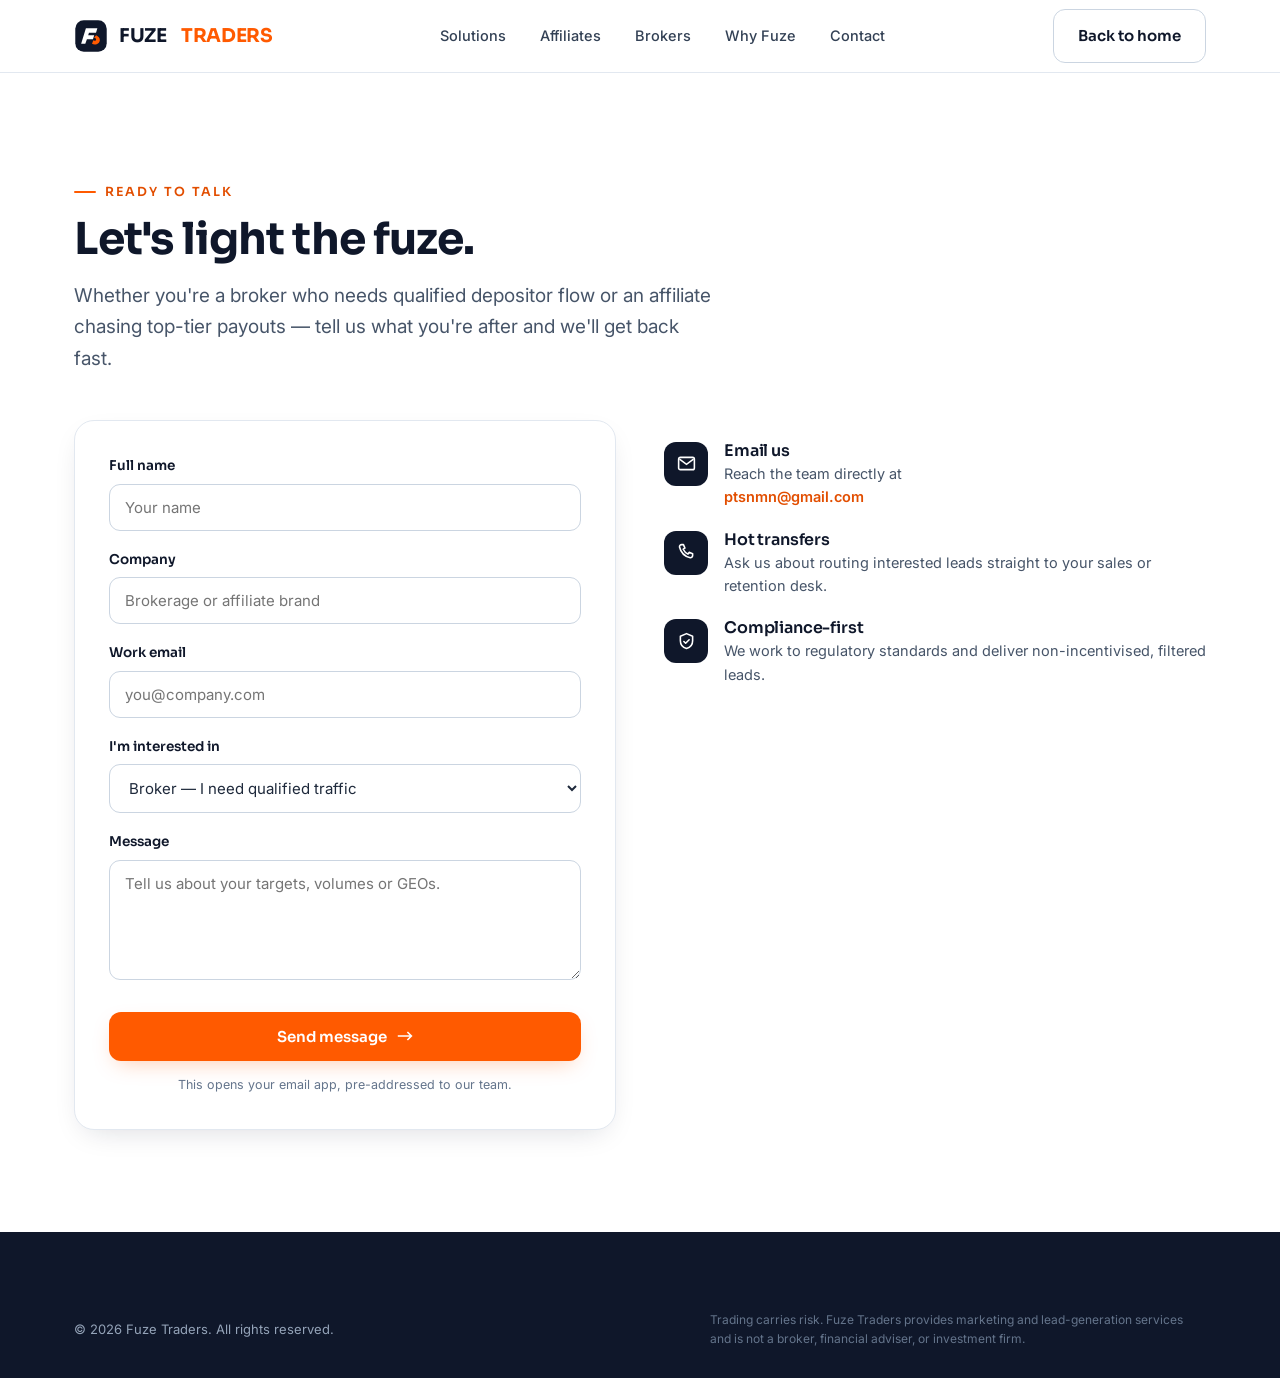
==== contact.html @ 3e5e4494 "Fuze Traders marketing site Static landing page + contact page for Fuze Traders (broker lead-gen / a" ====
<!doctype html>
<html lang="en">
<head>
<meta charset="utf-8">
<meta name="viewport" content="width=device-width, initial-scale=1">
<title>Contact — Fuze Traders</title>
<meta name="description" content="Talk to Fuze Traders about qualified broker lead traffic, hot transfers and affiliate partnerships.">
<link rel="preconnect" href="https://fonts.googleapis.com">
<link rel="preconnect" href="https://fonts.gstatic.com" crossorigin>
<link href="https://fonts.googleapis.com/css2?family=Sora:wght@500;600;700&family=Inter:wght@400;500;600&display=swap" rel="stylesheet">
<link rel="stylesheet" href="css/style.css?v=1">
</head>
<body>

<header class="nav" id="nav">
  <div class="wrap nav-in">
    <a class="brand" href="index.html" aria-label="Fuze Traders home">
      <span class="logo" aria-hidden="true">
        <svg viewBox="0 0 40 40" fill="none">
          <rect x="1.5" y="1.5" width="37" height="37" rx="10" fill="#0F172A"/>
          <path d="M14 11h13.5l-1.6 5.1H17.6l-.9 3h7.1l-1.5 4.8h-7.1L13.3 29H8.4L14 11z" fill="#fff"/>
          <path d="M26 19c2.8 1.3 4.4 3.2 4.4 5.6 0 3.2-2.7 5.4-6 5.4-1.2 0-2.3-.3-3.2-.8l1.5-4.1c.5.3 1 .5 1.6.5 1 0 1.7-.6 1.7-1.5 0-.8-.6-1.3-1.8-1.9-.2-.1-.4-.2-.6-.3L26 19z" fill="#FF5A00"/>
        </svg>
      </span>
      <b>FUZE</b><span>&nbsp;TRADERS</span>
    </a>
    <nav class="nav-links" id="navlinks">
      <a href="index.html#solutions">Solutions</a>
      <a href="index.html#affiliates">Affiliates</a>
      <a href="index.html#brokers">Brokers</a>
      <a href="index.html#why">Why Fuze</a>
      <a href="contact.html">Contact</a>
    </nav>
    <div class="nav-cta">
      <a href="index.html" class="btn btn-ghost">Back to home</a>
      <button class="burger" id="burger" aria-label="Menu"><span></span><span></span><span></span></button>
    </div>
  </div>
</header>

<section class="sec">
  <div class="wrap">
    <div class="sec-head reveal" style="margin-bottom:46px">
      <span class="eyebrow">Ready to talk</span>
      <h2>Let's light the fuze.</h2>
      <p class="lead">Whether you're a broker who needs qualified depositor flow or an affiliate chasing top-tier payouts — tell us what you're after and we'll get back fast.</p>
    </div>

    <div class="contact-grid">
      <form class="form reveal" id="contactForm">
        <div class="field">
          <label for="name">Full name</label>
          <input id="name" name="name" type="text" placeholder="Your name" required>
        </div>
        <div class="field">
          <label for="company">Company</label>
          <input id="company" name="company" type="text" placeholder="Brokerage or affiliate brand">
        </div>
        <div class="field">
          <label for="email">Work email</label>
          <input id="email" name="email" type="email" placeholder="you@company.com" required>
        </div>
        <div class="field">
          <label for="type">I'm interested in</label>
          <select id="type" name="type">
            <option>Broker — I need qualified traffic</option>
            <option>Affiliate — I want to join the network</option>
            <option>Direct calls &amp; hot transfers</option>
            <option>Something else</option>
          </select>
        </div>
        <div class="field">
          <label for="msg">Message</label>
          <textarea id="msg" name="msg" placeholder="Tell us about your targets, volumes or GEOs."></textarea>
        </div>
        <button type="submit" class="btn btn-primary">Send message
          <svg width="16" height="12" viewBox="0 0 20 12" fill="none" stroke="currentColor" stroke-width="2"><path d="M1 6h17M13 1l5 5-5 5"/></svg>
        </button>
        <p class="form-note" id="formNote">This opens your email app, pre-addressed to our team.</p>
      </form>

      <div class="contact-side reveal">
        <div class="ci">
          <span class="ic"><svg viewBox="0 0 24 24" fill="none" stroke="currentColor" stroke-width="1.8"><rect x="3" y="5" width="18" height="14" rx="2"/><path d="M4 7l8 6 8-6"/></svg></span>
          <div><h3>Email us</h3><p>Reach the team directly at<br><a href="mailto:ptsnmn@gmail.com">ptsnmn@gmail.com</a></p></div>
        </div>
        <div class="ci">
          <span class="ic"><svg viewBox="0 0 24 24" fill="none" stroke="currentColor" stroke-width="1.8" stroke-linecap="round" stroke-linejoin="round"><path d="M6.5 3h2l1.7 4-2 1.3a12 12 0 005.5 5.5l1.3-2 4 1.7v2a2.5 2.5 0 01-2.7 2.5A16.5 16.5 0 014 5.7 2.5 2.5 0 016.5 3z"/></svg></span>
          <div><h3>Hot transfers</h3><p>Ask us about routing interested leads straight to your sales or retention desk.</p></div>
        </div>
        <div class="ci">
          <span class="ic"><svg viewBox="0 0 24 24" fill="none" stroke="currentColor" stroke-width="1.8" stroke-linecap="round" stroke-linejoin="round"><path d="M12 3l7 3v5c0 4.5-3 7.8-7 9-4-1.2-7-4.5-7-9V6z"/><path d="M9 12l2 2 4-4"/></svg></span>
          <div><h3>Compliance-first</h3><p>We work to regulatory standards and deliver non-incentivised, filtered leads.</p></div>
        </div>
      </div>
    </div>
  </div>
</section>

<footer class="ft">
  <div class="wrap">
    <div class="ft-bot" style="border-top:0">
      <span>© <span id="yr"></span> Fuze Traders. All rights reserved.</span>
      <span class="risk">Trading carries risk. Fuze Traders provides marketing and lead-generation services and is not a broker, financial adviser, or investment firm.</span>
    </div>
  </div>
</footer>

<script src="js/main.js?v=1"></script>
</body>
</html>
---- css/style.css ----
/* ======================================================================
   FUZE TRADERS — Modern Corporate Ignition
   Palette: white / off-white surface / trust navy / ignition orange / charcoal
   ====================================================================== */
:root{
  --white:#FFFFFF;
  --surface:#F8FAFC;
  --surface2:#F1F5F9;
  --navy:#0F172A;      /* deepest, authoritative */
  --blue:#1E3A8A;      /* brand blue */
  --blue-2:#2B4FB8;
  --orange:#FF5A00;    /* ignition / CTA */
  --orange-d:#E24E00;
  --orange-wash:#FFF1EA;
  --ink:#1E293B;       /* body text */
  --muted:#64748B;
  --line:#E2E8F0;
  --line-2:#CBD5E1;
  --ring:rgba(255,90,0,.35);
  --maxw:1180px;
  --disp:'Sora',system-ui,sans-serif;
  --body:'Inter',system-ui,sans-serif;
  --shadow-sm:0 1px 2px rgba(15,23,42,.06),0 1px 3px rgba(15,23,42,.08);
  --shadow:0 10px 30px -12px rgba(15,23,42,.18);
  --shadow-lg:0 30px 60px -24px rgba(15,23,42,.28);
}
*{box-sizing:border-box}
html{scroll-behavior:smooth}
body{
  margin:0;background:var(--white);color:var(--ink);
  font-family:var(--body);font-size:16px;line-height:1.6;-webkit-font-smoothing:antialiased;
  overflow-x:hidden;
}
a{color:inherit;text-decoration:none}
img{max-width:100%}
.wrap{max-width:var(--maxw);margin:0 auto;padding:0 24px}
section{position:relative}

/* ---------- type ---------- */
h1,h2,h3{font-family:var(--disp);color:var(--navy);letter-spacing:-.02em;line-height:1.08;margin:0}
h1{font-weight:700;font-size:clamp(36px,6vw,66px)}
h2{font-weight:700;font-size:clamp(28px,4vw,44px)}
h3{font-weight:600;font-size:19px;letter-spacing:-.01em}
p{margin:0}
.eyebrow{display:inline-flex;align-items:center;gap:9px;font-family:var(--disp);font-weight:600;
  font-size:12.5px;letter-spacing:.16em;text-transform:uppercase;color:var(--orange-d)}
.eyebrow::before{content:"";width:22px;height:2px;background:var(--orange);border-radius:2px}
.lead{font-size:clamp(16px,1.6vw,19px);color:#475569;line-height:1.65}
.accent{color:var(--orange)}
.navytxt{color:var(--navy)}

/* ---------- buttons ---------- */
.btn{display:inline-flex;align-items:center;gap:10px;font-family:var(--disp);font-weight:600;font-size:15px;
  padding:14px 24px;border-radius:12px;border:1px solid transparent;cursor:pointer;transition:.18s ease;white-space:nowrap}
.btn svg{transition:transform .18s ease}
.btn:hover svg{transform:translateX(3px)}
.btn-primary{background:var(--orange);color:#fff;box-shadow:0 8px 22px -8px var(--ring)}
.btn-primary:hover{background:var(--orange-d);transform:translateY(-2px);box-shadow:0 14px 30px -10px var(--ring)}
.btn-dark{background:var(--navy);color:#fff}
.btn-dark:hover{background:#1b2742;transform:translateY(-2px)}
.btn-ghost{background:transparent;color:var(--navy);border-color:var(--line-2)}
.btn-ghost:hover{border-color:var(--navy);background:var(--surface)}

/* ---------- nav ---------- */
header.nav{position:sticky;top:0;z-index:50;background:rgba(255,255,255,.82);
  backdrop-filter:saturate(180%) blur(14px);border-bottom:1px solid var(--line);transition:box-shadow .2s}
header.nav.scrolled{box-shadow:var(--shadow-sm)}
.nav-in{display:flex;align-items:center;justify-content:space-between;height:72px}
.brand{display:flex;align-items:center;gap:11px;font-family:var(--disp);font-weight:700;color:var(--navy);
  font-size:19px;letter-spacing:-.02em}
.brand .logo{width:34px;height:34px;flex:0 0 auto}
.brand b{font-weight:700}.brand span{color:var(--orange)}
.nav-links{display:flex;align-items:center;gap:34px}
.nav-links a{font-size:14.5px;font-weight:500;color:#334155;transition:color .15s}
.nav-links a:hover{color:var(--orange-d)}
.nav-cta{display:flex;align-items:center;gap:14px}
.burger{display:none;background:none;border:0;cursor:pointer;padding:8px}
.burger span{display:block;width:22px;height:2px;background:var(--navy);margin:4px 0;transition:.2s}

/* ---------- hero ---------- */
.hero{padding:clamp(56px,8vw,104px) 0 clamp(60px,8vw,96px);background:
  radial-gradient(60% 50% at 88% 0%,rgba(255,90,0,.08),transparent 60%),
  radial-gradient(50% 60% at 0% 20%,rgba(30,58,138,.07),transparent 60%),var(--white)}
.hero-grid{display:grid;grid-template-columns:1.05fr .95fr;gap:52px;align-items:center}
.hero h1{margin:20px 0 0}
.hero .lead{margin:22px 0 0;max-width:42ch}
.hero-cta{display:flex;gap:14px;flex-wrap:wrap;margin-top:34px}
.hero-trust{display:flex;gap:26px;flex-wrap:wrap;margin-top:34px;padding-top:26px;border-top:1px solid var(--line)}
.hero-trust .t{display:flex;flex-direction:column}
.hero-trust .n{font-family:var(--disp);font-weight:700;font-size:26px;color:var(--navy);letter-spacing:-.02em}
.hero-trust .l{font-size:13px;color:var(--muted)}
.hero-art{position:relative}
.hero-art svg{width:100%;height:auto;display:block;filter:drop-shadow(0 30px 50px rgba(15,23,42,.14))}

/* ---------- marquee / logos strip ---------- */
.strip{background:var(--navy);color:#cbd5e1;padding:18px 0}
.strip-in{display:flex;align-items:center;gap:14px;justify-content:center;flex-wrap:wrap;font-size:13.5px;letter-spacing:.02em}
.strip b{color:#fff;font-weight:600}
.strip .dot{width:5px;height:5px;border-radius:50%;background:var(--orange)}

/* ---------- section scaffolding ---------- */
.sec{padding:clamp(60px,8vw,104px) 0}
.sec.alt{background:var(--surface)}
.sec-head{max-width:640px}
.sec-head.center{margin:0 auto;text-align:center}
.sec-head h2{margin:14px 0 0}
.sec-head .lead{margin:16px 0 0}

/* ---------- solutions cards ---------- */
.cards{display:grid;grid-template-columns:repeat(3,1fr);gap:22px;margin-top:48px}
.card{background:var(--white);border:1px solid var(--line);border-radius:18px;padding:30px 28px;
  box-shadow:var(--shadow-sm);transition:.22s ease;position:relative;overflow:hidden}
.card::after{content:"";position:absolute;left:0;top:0;height:3px;width:0;background:var(--orange);transition:width .3s ease}
.card:hover{transform:translateY(-6px);box-shadow:var(--shadow);border-color:var(--line-2)}
.card:hover::after{width:100%}
.card .ic{width:52px;height:52px;border-radius:13px;display:grid;place-items:center;margin-bottom:20px;
  background:var(--orange-wash);color:var(--orange-d)}
.card .ic svg{width:26px;height:26px}
.card h3{margin-bottom:9px}
.card p{color:#475569;font-size:15px}

/* ---------- feature split (affiliate) ---------- */
.split{display:grid;grid-template-columns:1fr 1fr;gap:56px;align-items:center}
.feat-list{display:grid;gap:14px;margin-top:30px}
.feat{display:grid;grid-template-columns:auto 1fr;gap:16px;align-items:start;
  background:var(--white);border:1px solid var(--line);border-radius:14px;padding:18px 20px;box-shadow:var(--shadow-sm)}
.feat .fi{width:42px;height:42px;border-radius:11px;background:var(--navy);color:#fff;display:grid;place-items:center;flex:0 0 auto}
.feat .fi svg{width:21px;height:21px}
.feat h3{font-size:16.5px;margin-bottom:3px}
.feat p{font-size:14px;color:#64748b}
.panel{background:linear-gradient(160deg,#0F172A,#172447 60%,#1E3A8A);border-radius:22px;padding:40px;color:#e2e8f0;
  box-shadow:var(--shadow-lg);position:relative;overflow:hidden}
.panel::before{content:"";position:absolute;width:260px;height:260px;right:-70px;top:-70px;border-radius:50%;
  background:radial-gradient(circle,rgba(255,90,0,.35),transparent 70%)}
.panel h3{color:#fff;font-size:22px}
.panel .big{font-family:var(--disp);font-weight:700;font-size:54px;color:#fff;letter-spacing:-.03em;line-height:1;margin:6px 0}
.panel .big span{color:var(--orange)}
.panel ul{list-style:none;margin:22px 0 0;padding:0;display:grid;gap:12px;position:relative}
.panel li{display:flex;gap:11px;align-items:flex-start;font-size:14.5px;color:#cbd5e1}
.panel li svg{flex:0 0 auto;width:20px;height:20px;color:var(--orange);margin-top:1px}

/* ---------- broker band ---------- */
.band{background:var(--navy);color:#fff;border-radius:24px;padding:clamp(34px,5vw,56px);position:relative;overflow:hidden}
.band::before{content:"";position:absolute;inset:0;background:
  radial-gradient(40% 80% at 100% 0%,rgba(255,90,0,.25),transparent 60%),
  radial-gradient(40% 80% at 0% 100%,rgba(43,79,184,.4),transparent 60%);pointer-events:none}
.band-in{position:relative;display:grid;grid-template-columns:1.2fr .8fr;gap:40px;align-items:center}
.band h2{color:#fff}
.band p{color:#cbd5e1;margin-top:14px;max-width:46ch}
.band .band-cta{display:flex;gap:14px;flex-wrap:wrap;margin-top:28px}
.bgrid{display:grid;grid-template-columns:1fr 1fr;gap:16px}
.bstat{background:rgba(255,255,255,.06);border:1px solid rgba(255,255,255,.12);border-radius:14px;padding:20px}
.bstat .n{font-family:var(--disp);font-weight:700;font-size:30px;color:#fff;letter-spacing:-.02em}
.bstat .l{font-size:13px;color:#94a3b8;margin-top:3px}

/* ---------- benefits grid ---------- */
.bens{display:grid;grid-template-columns:repeat(2,1fr);gap:20px;margin-top:46px}
.ben{display:grid;grid-template-columns:auto 1fr;gap:18px;padding:26px 28px;border:1px solid var(--line);
  border-radius:16px;background:var(--white);box-shadow:var(--shadow-sm);transition:.2s}
.ben:hover{border-color:var(--line-2);box-shadow:var(--shadow)}
.ben .bi{width:46px;height:46px;border-radius:12px;background:var(--orange-wash);color:var(--orange-d);display:grid;place-items:center;flex:0 0 auto}
.ben .bi svg{width:23px;height:23px}
.ben h3{margin-bottom:5px}
.ben p{font-size:14.5px;color:#64748b}

/* ---------- CTA footer ---------- */
.cta-final{text-align:center;padding:clamp(60px,8vw,96px) 0}
.cta-final h2{max-width:16ch;margin:14px auto 0}
.cta-final .lead{max-width:52ch;margin:18px auto 0}
.cta-final .row{display:flex;gap:14px;justify-content:center;flex-wrap:wrap;margin-top:32px}
.email-pill{display:inline-flex;align-items:center;gap:10px;background:var(--surface);border:1px solid var(--line);
  border-radius:999px;padding:10px 18px;font-weight:600;color:var(--navy);font-size:15px}
.email-pill svg{width:18px;height:18px;color:var(--orange-d)}

footer.ft{background:var(--navy);color:#94a3b8;padding:56px 0 30px}
.ft-grid{display:grid;grid-template-columns:1.4fr 1fr 1fr;gap:40px;padding-bottom:36px;border-bottom:1px solid rgba(255,255,255,.1)}
.ft .brand{color:#fff}
.ft p{font-size:14px;margin-top:14px;max-width:38ch;color:#94a3b8}
.ft h4{font-family:var(--disp);color:#fff;font-size:13px;letter-spacing:.08em;text-transform:uppercase;margin:0 0 14px}
.ft a{display:block;font-size:14px;color:#cbd5e1;margin:9px 0;transition:color .15s}
.ft a:hover{color:var(--orange)}
.ft-bot{display:flex;justify-content:space-between;align-items:center;flex-wrap:wrap;gap:12px;padding-top:22px;font-size:13px}
.ft-bot .risk{max-width:62ch;color:#64748b;font-size:12px;line-height:1.6}

/* ---------- contact page ---------- */
.contact-grid{display:grid;grid-template-columns:1fr 1fr;gap:48px;align-items:start}
.form{background:var(--white);border:1px solid var(--line);border-radius:20px;padding:34px;box-shadow:var(--shadow)}
.field{margin-bottom:18px}
.field label{display:block;font-size:13.5px;font-weight:600;color:var(--navy);margin-bottom:7px;font-family:var(--disp)}
.field input,.field select,.field textarea{width:100%;padding:13px 15px;border:1px solid var(--line-2);border-radius:11px;
  font-family:var(--body);font-size:15px;color:var(--ink);background:var(--white);transition:.15s}
.field input:focus,.field select:focus,.field textarea:focus{outline:none;border-color:var(--orange);box-shadow:0 0 0 3px var(--ring)}
.field textarea{resize:vertical;min-height:120px}
.form .btn{width:100%;justify-content:center;margin-top:6px}
.form-note{font-size:12.5px;color:var(--muted);margin-top:14px;text-align:center}
.contact-side .ci{display:flex;gap:16px;align-items:flex-start;margin-top:22px}
.contact-side .ci .ic{width:44px;height:44px;border-radius:12px;background:var(--navy);color:#fff;display:grid;place-items:center;flex:0 0 auto}
.contact-side .ci .ic svg{width:21px;height:21px}
.contact-side .ci h3{font-size:16px;margin-bottom:3px}
.contact-side .ci p{font-size:14.5px;color:#475569}
.contact-side .ci a{color:var(--orange-d);font-weight:600}

/* ---------- reveal ---------- */
.reveal{opacity:0;transform:translateY(22px);transition:opacity .6s ease,transform .6s ease}
.reveal.in{opacity:1;transform:none}
@media(prefers-reduced-motion:reduce){.reveal{opacity:1;transform:none;transition:none}}

/* ---------- responsive ---------- */
@media(max-width:900px){
  .hero-grid{grid-template-columns:1fr;gap:40px}
  .hero-art{order:-1;max-width:460px}
  .split,.band-in,.contact-grid{grid-template-columns:1fr;gap:34px}
  .cards{grid-template-columns:1fr 1fr}
  .ft-grid{grid-template-columns:1fr 1fr}
}
@media(max-width:680px){
  .nav-links{display:none}
  .nav-links.open{display:flex;position:absolute;top:72px;left:0;right:0;flex-direction:column;gap:0;
    background:#fff;border-bottom:1px solid var(--line);padding:8px 24px 18px}
  .nav-links.open a{padding:12px 0;border-bottom:1px solid var(--line)}
  .burger{display:block}
  .cards,.bens,.bgrid,.ft-grid{grid-template-columns:1fr}
  .nav-cta .btn-ghost{display:none}
}
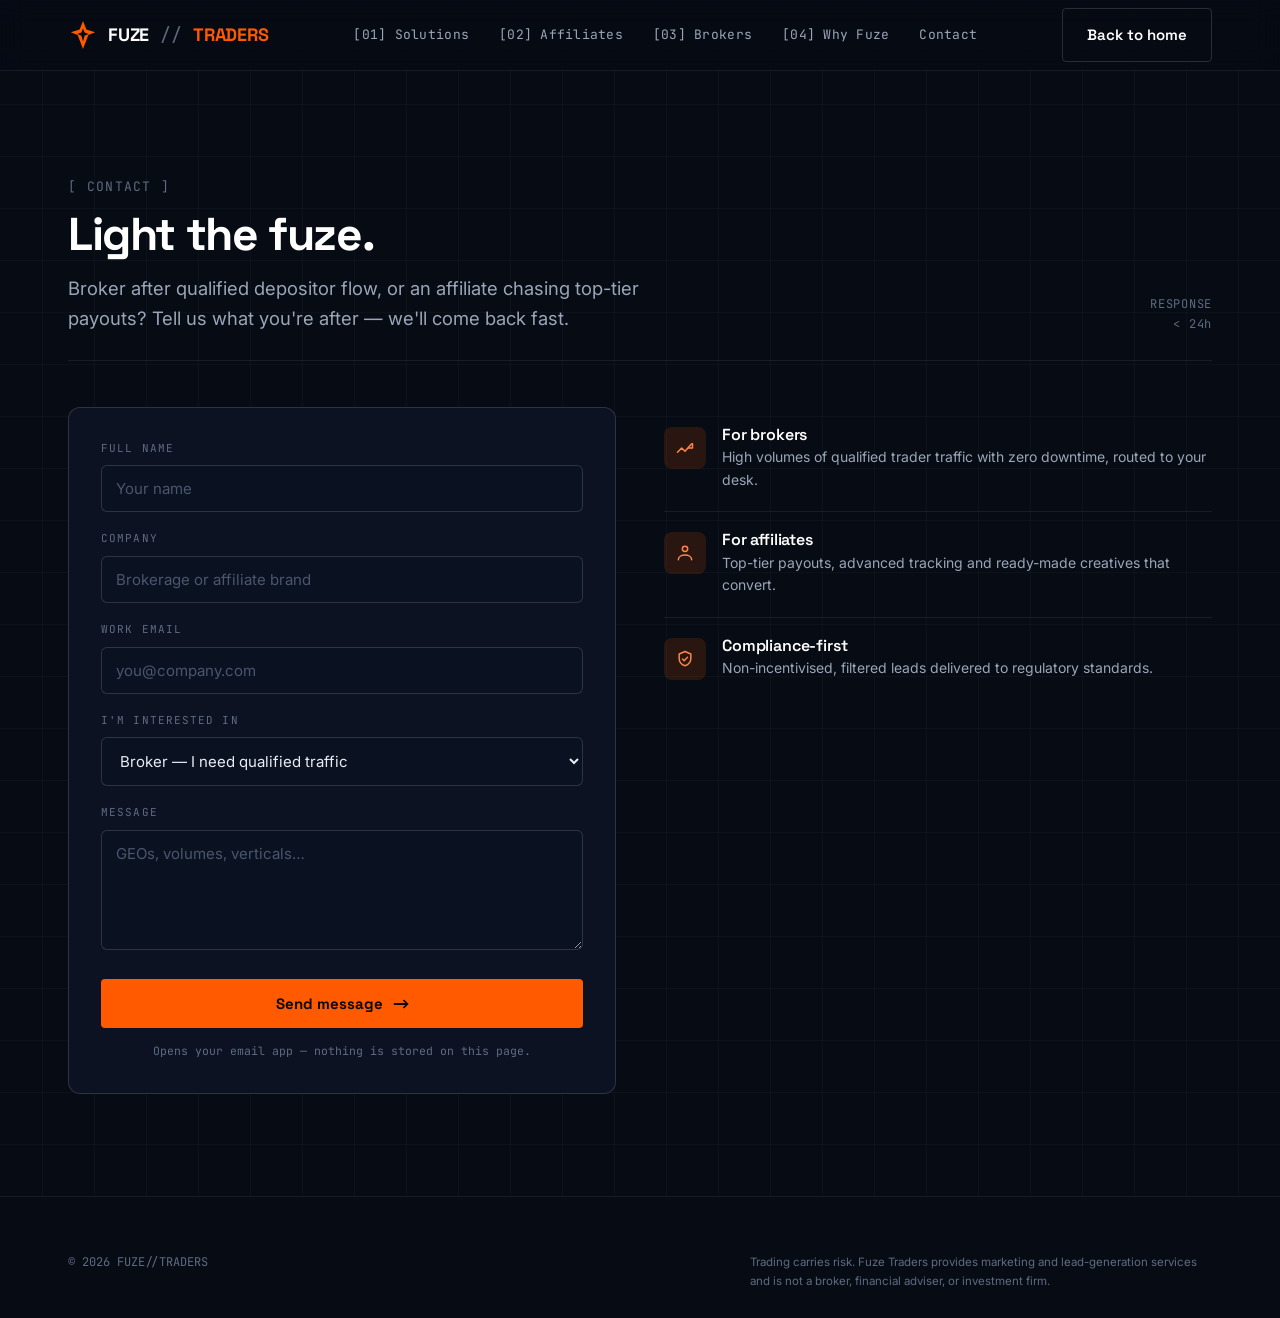
==== commit 9b870d19: "Redesign as trading-terminal theme; remove email Dark fintech direction: scrolling ticker, live stre" ====
--- a/contact.html
+++ b/contact.html
@@ -7,32 +7,26 @@
 <meta name="description" content="Talk to Fuze Traders about qualified broker lead traffic, hot transfers and affiliate partnerships.">
 <link rel="preconnect" href="https://fonts.googleapis.com">
 <link rel="preconnect" href="https://fonts.gstatic.com" crossorigin>
-<link href="https://fonts.googleapis.com/css2?family=Sora:wght@500;600;700&family=Inter:wght@400;500;600&display=swap" rel="stylesheet">
-<link rel="stylesheet" href="css/style.css?v=1">
+<link href="https://fonts.googleapis.com/css2?family=Space+Grotesk:wght@500;600;700&family=Inter:wght@400;500;600&family=JetBrains+Mono:wght@400;500&display=swap" rel="stylesheet">
+<link rel="stylesheet" href="css/style.css?v=2">
 </head>
 <body>
 
 <header class="nav" id="nav">
   <div class="wrap nav-in">
-    <a class="brand" href="index.html" aria-label="Fuze Traders home">
-      <span class="logo" aria-hidden="true">
-        <svg viewBox="0 0 40 40" fill="none">
-          <rect x="1.5" y="1.5" width="37" height="37" rx="10" fill="#0F172A"/>
-          <path d="M14 11h13.5l-1.6 5.1H17.6l-.9 3h7.1l-1.5 4.8h-7.1L13.3 29H8.4L14 11z" fill="#fff"/>
-          <path d="M26 19c2.8 1.3 4.4 3.2 4.4 5.6 0 3.2-2.7 5.4-6 5.4-1.2 0-2.3-.3-3.2-.8l1.5-4.1c.5.3 1 .5 1.6.5 1 0 1.7-.6 1.7-1.5 0-.8-.6-1.3-1.8-1.9-.2-.1-.4-.2-.6-.3L26 19z" fill="#FF5A00"/>
-        </svg>
-      </span>
-      <b>FUZE</b><span>&nbsp;TRADERS</span>
+    <a class="brand" href="index.html" aria-label="Fuze Traders">
+      <span class="logo"><svg viewBox="0 0 32 32" fill="none" aria-hidden="true"><path d="M16 1l3.6 9.1L29 13l-7.3 3.1L16 31l-5.7-14.9L3 13l9.4-2.9z" fill="#FF5A00"/><path d="M16 9l1.7 4.3L22 15l-4.3 1.7L16 23l-1.7-6.3L10 15l4.3-1.7z" fill="#070B14"/></svg></span>
+      <span class="b">FUZE</span><span class="sl">//</span><span class="o">TRADERS</span>
     </a>
     <nav class="nav-links" id="navlinks">
-      <a href="index.html#solutions">Solutions</a>
-      <a href="index.html#affiliates">Affiliates</a>
-      <a href="index.html#brokers">Brokers</a>
-      <a href="index.html#why">Why Fuze</a>
+      <a href="index.html#solutions">[01] Solutions</a>
+      <a href="index.html#affiliates">[02] Affiliates</a>
+      <a href="index.html#brokers">[03] Brokers</a>
+      <a href="index.html#why">[04] Why Fuze</a>
       <a href="contact.html">Contact</a>
     </nav>
     <div class="nav-cta">
-      <a href="index.html" class="btn btn-ghost">Back to home</a>
+      <a href="index.html" class="btn btn-line">Back to home</a>
       <button class="burger" id="burger" aria-label="Menu"><span></span><span></span><span></span></button>
     </div>
   </div>
@@ -41,57 +35,38 @@
 <section class="sec">
   <div class="wrap">
     <div class="sec-head reveal" style="margin-bottom:46px">
-      <span class="eyebrow">Ready to talk</span>
-      <h2>Let's light the fuze.</h2>
-      <p class="lead">Whether you're a broker who needs qualified depositor flow or an affiliate chasing top-tier payouts — tell us what you're after and we'll get back fast.</p>
+      <div class="l">
+        <span class="sec-n">[ CONTACT ]</span>
+        <h2>Light the fuze.</h2>
+        <p class="lead">Broker after qualified depositor flow, or an affiliate chasing top-tier payouts? Tell us what you're after — we'll come back fast.</p>
+      </div>
+      <div class="r">RESPONSE<br>&lt; 24h</div>
     </div>
 
     <div class="contact-grid">
       <form class="form reveal" id="contactForm">
-        <div class="field">
-          <label for="name">Full name</label>
-          <input id="name" name="name" type="text" placeholder="Your name" required>
-        </div>
-        <div class="field">
-          <label for="company">Company</label>
-          <input id="company" name="company" type="text" placeholder="Brokerage or affiliate brand">
-        </div>
-        <div class="field">
-          <label for="email">Work email</label>
-          <input id="email" name="email" type="email" placeholder="you@company.com" required>
-        </div>
-        <div class="field">
-          <label for="type">I'm interested in</label>
-          <select id="type" name="type">
+        <div class="field"><label for="name">Full name</label><input id="name" type="text" placeholder="Your name" required></div>
+        <div class="field"><label for="company">Company</label><input id="company" type="text" placeholder="Brokerage or affiliate brand"></div>
+        <div class="field"><label for="email">Work email</label><input id="email" type="email" placeholder="you@company.com" required></div>
+        <div class="field"><label for="type">I'm interested in</label>
+          <select id="type">
             <option>Broker — I need qualified traffic</option>
             <option>Affiliate — I want to join the network</option>
             <option>Direct calls &amp; hot transfers</option>
             <option>Something else</option>
           </select>
         </div>
-        <div class="field">
-          <label for="msg">Message</label>
-          <textarea id="msg" name="msg" placeholder="Tell us about your targets, volumes or GEOs."></textarea>
-        </div>
+        <div class="field"><label for="msg">Message</label><textarea id="msg" placeholder="GEOs, volumes, verticals…"></textarea></div>
         <button type="submit" class="btn btn-primary">Send message
-          <svg width="16" height="12" viewBox="0 0 20 12" fill="none" stroke="currentColor" stroke-width="2"><path d="M1 6h17M13 1l5 5-5 5"/></svg>
+          <svg width="16" height="12" viewBox="0 0 20 12" fill="none" stroke="currentColor" stroke-width="2.2"><path d="M1 6h17M13 1l5 5-5 5"/></svg>
         </button>
-        <p class="form-note" id="formNote">This opens your email app, pre-addressed to our team.</p>
+        <p class="form-note" id="formNote">Opens your email app — nothing is stored on this page.</p>
       </form>
 
-      <div class="contact-side reveal">
-        <div class="ci">
-          <span class="ic"><svg viewBox="0 0 24 24" fill="none" stroke="currentColor" stroke-width="1.8"><rect x="3" y="5" width="18" height="14" rx="2"/><path d="M4 7l8 6 8-6"/></svg></span>
-          <div><h3>Email us</h3><p>Reach the team directly at<br><a href="mailto:ptsnmn@gmail.com">ptsnmn@gmail.com</a></p></div>
-        </div>
-        <div class="ci">
-          <span class="ic"><svg viewBox="0 0 24 24" fill="none" stroke="currentColor" stroke-width="1.8" stroke-linecap="round" stroke-linejoin="round"><path d="M6.5 3h2l1.7 4-2 1.3a12 12 0 005.5 5.5l1.3-2 4 1.7v2a2.5 2.5 0 01-2.7 2.5A16.5 16.5 0 014 5.7 2.5 2.5 0 016.5 3z"/></svg></span>
-          <div><h3>Hot transfers</h3><p>Ask us about routing interested leads straight to your sales or retention desk.</p></div>
-        </div>
-        <div class="ci">
-          <span class="ic"><svg viewBox="0 0 24 24" fill="none" stroke="currentColor" stroke-width="1.8" stroke-linecap="round" stroke-linejoin="round"><path d="M12 3l7 3v5c0 4.5-3 7.8-7 9-4-1.2-7-4.5-7-9V6z"/><path d="M9 12l2 2 4-4"/></svg></span>
-          <div><h3>Compliance-first</h3><p>We work to regulatory standards and deliver non-incentivised, filtered leads.</p></div>
-        </div>
+      <div class="cside reveal">
+        <div class="ci"><span class="ic"><svg viewBox="0 0 24 24" fill="none" stroke="currentColor" stroke-width="1.8" stroke-linecap="round" stroke-linejoin="round"><path d="M3 17l5-5 4 4 8-9"/><path d="M21 7v5h-5"/></svg></span><div><h3>For brokers</h3><p>High volumes of qualified trader traffic with zero downtime, routed to your desk.</p></div></div>
+        <div class="ci"><span class="ic"><svg viewBox="0 0 24 24" fill="none" stroke="currentColor" stroke-width="1.8" stroke-linecap="round" stroke-linejoin="round"><circle cx="12" cy="7" r="3.2"/><path d="M4 20c0-3.3 3.6-5.5 8-5.5s8 2.2 8 5.5"/></svg></span><div><h3>For affiliates</h3><p>Top-tier payouts, advanced tracking and ready-made creatives that convert.</p></div></div>
+        <div class="ci"><span class="ic"><svg viewBox="0 0 24 24" fill="none" stroke="currentColor" stroke-width="1.8" stroke-linecap="round" stroke-linejoin="round"><path d="M12 3l7 3v5c0 4.5-3 7.8-7 9-4-1.2-7-4.5-7-9V6z"/><path d="M9 12l2 2 4-4"/></svg></span><div><h3>Compliance-first</h3><p>Non-incentivised, filtered leads delivered to regulatory standards.</p></div></div>
       </div>
     </div>
   </div>
@@ -99,13 +74,13 @@
 
 <footer class="ft">
   <div class="wrap">
-    <div class="ft-bot" style="border-top:0">
-      <span>© <span id="yr"></span> Fuze Traders. All rights reserved.</span>
+    <div class="ft-bot" style="border-top:0;padding-top:0">
+      <span class="cp">© <span id="yr"></span> FUZE//TRADERS</span>
       <span class="risk">Trading carries risk. Fuze Traders provides marketing and lead-generation services and is not a broker, financial adviser, or investment firm.</span>
     </div>
   </div>
 </footer>
 
-<script src="js/main.js?v=1"></script>
+<script src="js/main.js?v=2"></script>
 </body>
 </html>
--- a/css/style.css
+++ b/css/style.css
@@ -1,224 +1,263 @@
 /* ======================================================================
-   FUZE TRADERS — Modern Corporate Ignition
-   Palette: white / off-white surface / trust navy / ignition orange / charcoal
+   FUZE TRADERS — Trading-terminal direction
+   Near-black navy desk, ignition-orange signal, monospace data accents.
    ====================================================================== */
 :root{
-  --white:#FFFFFF;
-  --surface:#F8FAFC;
-  --surface2:#F1F5F9;
-  --navy:#0F172A;      /* deepest, authoritative */
-  --blue:#1E3A8A;      /* brand blue */
-  --blue-2:#2B4FB8;
-  --orange:#FF5A00;    /* ignition / CTA */
-  --orange-d:#E24E00;
-  --orange-wash:#FFF1EA;
-  --ink:#1E293B;       /* body text */
-  --muted:#64748B;
-  --line:#E2E8F0;
-  --line-2:#CBD5E1;
-  --ring:rgba(255,90,0,.35);
-  --maxw:1180px;
-  --disp:'Sora',system-ui,sans-serif;
+  --bg:#070B14;
+  --bg2:#0C1222;
+  --bg3:#111A2E;
+  --panel:#0D1524;
+  --line:rgba(255,255,255,.07);
+  --line2:rgba(255,255,255,.14);
+  --ink:#E8EDF5;
+  --muted:#9AA6B8;
+  --dim:#5E6B82;
+  --orange:#FF5A00;
+  --orange2:#FF854A;
+  --orange-soft:rgba(255,90,0,.14);
+  --up:#28C76F;
+  --down:#F0556B;
+  --maxw:1200px;
+  --disp:'Space Grotesk',system-ui,sans-serif;
   --body:'Inter',system-ui,sans-serif;
-  --shadow-sm:0 1px 2px rgba(15,23,42,.06),0 1px 3px rgba(15,23,42,.08);
-  --shadow:0 10px 30px -12px rgba(15,23,42,.18);
-  --shadow-lg:0 30px 60px -24px rgba(15,23,42,.28);
+  --mono:'JetBrains Mono','SFMono-Regular',Consolas,monospace;
+  color-scheme:dark;
 }
 *{box-sizing:border-box}
 html{scroll-behavior:smooth}
 body{
-  margin:0;background:var(--white);color:var(--ink);
-  font-family:var(--body);font-size:16px;line-height:1.6;-webkit-font-smoothing:antialiased;
-  overflow-x:hidden;
+  margin:0;background:var(--bg);color:var(--ink);font-family:var(--body);font-size:16px;line-height:1.6;
+  -webkit-font-smoothing:antialiased;overflow-x:hidden;
+  background-image:
+    linear-gradient(rgba(255,255,255,.022) 1px,transparent 1px),
+    linear-gradient(90deg,rgba(255,255,255,.022) 1px,transparent 1px);
+  background-size:52px 52px;background-position:center top;
 }
 a{color:inherit;text-decoration:none}
 img{max-width:100%}
-.wrap{max-width:var(--maxw);margin:0 auto;padding:0 24px}
-section{position:relative}
+.wrap{max-width:var(--maxw);margin:0 auto;padding:0 28px}
 
 /* ---------- type ---------- */
-h1,h2,h3{font-family:var(--disp);color:var(--navy);letter-spacing:-.02em;line-height:1.08;margin:0}
-h1{font-weight:700;font-size:clamp(36px,6vw,66px)}
-h2{font-weight:700;font-size:clamp(28px,4vw,44px)}
-h3{font-weight:600;font-size:19px;letter-spacing:-.01em}
+h1,h2,h3{font-family:var(--disp);color:#fff;letter-spacing:-.02em;line-height:1.04;margin:0;font-weight:700}
+h1{font-size:clamp(38px,6.4vw,76px);letter-spacing:-.035em}
+h2{font-size:clamp(28px,4vw,46px);letter-spacing:-.03em}
+h3{font-size:19px;font-weight:600;letter-spacing:-.01em}
 p{margin:0}
-.eyebrow{display:inline-flex;align-items:center;gap:9px;font-family:var(--disp);font-weight:600;
-  font-size:12.5px;letter-spacing:.16em;text-transform:uppercase;color:var(--orange-d)}
-.eyebrow::before{content:"";width:22px;height:2px;background:var(--orange);border-radius:2px}
-.lead{font-size:clamp(16px,1.6vw,19px);color:#475569;line-height:1.65}
+.mono{font-family:var(--mono)}
+.tag{font-family:var(--mono);font-size:12px;letter-spacing:.14em;text-transform:uppercase;color:var(--orange)}
+.sec-n{font-family:var(--mono);font-size:13px;color:var(--dim);letter-spacing:.1em}
+.lead{font-size:clamp(16px,1.5vw,18.5px);color:var(--muted);line-height:1.65}
 .accent{color:var(--orange)}
-.navytxt{color:var(--navy)}
+.up{color:var(--up)}.down{color:var(--down)}
 
 /* ---------- buttons ---------- */
 .btn{display:inline-flex;align-items:center;gap:10px;font-family:var(--disp);font-weight:600;font-size:15px;
-  padding:14px 24px;border-radius:12px;border:1px solid transparent;cursor:pointer;transition:.18s ease;white-space:nowrap}
-.btn svg{transition:transform .18s ease}
+  padding:14px 24px;border-radius:4px;border:1px solid transparent;cursor:pointer;transition:.16s ease;white-space:nowrap}
+.btn svg{transition:transform .16s ease}
 .btn:hover svg{transform:translateX(3px)}
-.btn-primary{background:var(--orange);color:#fff;box-shadow:0 8px 22px -8px var(--ring)}
-.btn-primary:hover{background:var(--orange-d);transform:translateY(-2px);box-shadow:0 14px 30px -10px var(--ring)}
-.btn-dark{background:var(--navy);color:#fff}
-.btn-dark:hover{background:#1b2742;transform:translateY(-2px)}
-.btn-ghost{background:transparent;color:var(--navy);border-color:var(--line-2)}
-.btn-ghost:hover{border-color:var(--navy);background:var(--surface)}
+.btn-primary{background:var(--orange);color:#0A0A0A;font-weight:700;box-shadow:0 0 0 0 var(--orange)}
+.btn-primary:hover{background:#ff6d1f;transform:translateY(-1px);box-shadow:0 10px 30px -10px rgba(255,90,0,.55)}
+.btn-line{background:transparent;color:#fff;border-color:var(--line2)}
+.btn-line:hover{border-color:var(--orange);color:var(--orange2)}
+.btn-ghost{background:rgba(255,255,255,.04);color:#fff;border-color:var(--line)}
+.btn-ghost:hover{background:rgba(255,255,255,.08)}
+
+/* ---------- ticker bar ---------- */
+.ticker{border-bottom:1px solid var(--line);background:rgba(7,11,20,.8);overflow:hidden}
+.ticker-track{display:flex;gap:0;white-space:nowrap;will-change:transform;animation:tick 38s linear infinite}
+.ticker:hover .ticker-track{animation-play-state:paused}
+.ti{display:inline-flex;align-items:center;gap:9px;padding:10px 22px;font-family:var(--mono);font-size:12.5px;
+  color:var(--muted);border-right:1px solid var(--line);letter-spacing:.02em}
+.ti b{color:#fff;font-weight:500}
+.ti .ar{font-size:11px}
+@keyframes tick{from{transform:translateX(0)}to{transform:translateX(-50%)}}
+@media(prefers-reduced-motion:reduce){.ticker-track{animation:none}}
 
 /* ---------- nav ---------- */
-header.nav{position:sticky;top:0;z-index:50;background:rgba(255,255,255,.82);
-  backdrop-filter:saturate(180%) blur(14px);border-bottom:1px solid var(--line);transition:box-shadow .2s}
-header.nav.scrolled{box-shadow:var(--shadow-sm)}
-.nav-in{display:flex;align-items:center;justify-content:space-between;height:72px}
-.brand{display:flex;align-items:center;gap:11px;font-family:var(--disp);font-weight:700;color:var(--navy);
-  font-size:19px;letter-spacing:-.02em}
-.brand .logo{width:34px;height:34px;flex:0 0 auto}
-.brand b{font-weight:700}.brand span{color:var(--orange)}
-.nav-links{display:flex;align-items:center;gap:34px}
-.nav-links a{font-size:14.5px;font-weight:500;color:#334155;transition:color .15s}
-.nav-links a:hover{color:var(--orange-d)}
-.nav-cta{display:flex;align-items:center;gap:14px}
+header.nav{position:sticky;top:0;z-index:60;background:rgba(7,11,20,.72);backdrop-filter:blur(14px);
+  border-bottom:1px solid var(--line);transition:border-color .2s}
+header.nav.scrolled{border-color:var(--line2)}
+.nav-in{display:flex;align-items:center;justify-content:space-between;height:70px}
+.brand{display:inline-flex;align-items:center;gap:10px;font-family:var(--disp);font-weight:700;font-size:18px;letter-spacing:-.01em}
+.brand .logo{width:30px;height:30px;flex:0 0 auto;display:block}
+.brand .logo svg{width:100%;height:100%;display:block}
+.brand .b{color:#fff}.brand .o{color:var(--orange)}
+.brand .sl{font-family:var(--mono);color:var(--dim);font-weight:400;margin:0 1px}
+.nav-links{display:flex;align-items:center;gap:30px}
+.nav-links a{font-family:var(--mono);font-size:13px;letter-spacing:.02em;color:var(--muted);transition:color .15s}
+.nav-links a:hover{color:#fff}
+.nav-cta{display:flex;align-items:center;gap:12px}
 .burger{display:none;background:none;border:0;cursor:pointer;padding:8px}
-.burger span{display:block;width:22px;height:2px;background:var(--navy);margin:4px 0;transition:.2s}
+.burger span{display:block;width:22px;height:2px;background:#fff;margin:4px 0;transition:.2s}
 
 /* ---------- hero ---------- */
-.hero{padding:clamp(56px,8vw,104px) 0 clamp(60px,8vw,96px);background:
-  radial-gradient(60% 50% at 88% 0%,rgba(255,90,0,.08),transparent 60%),
-  radial-gradient(50% 60% at 0% 20%,rgba(30,58,138,.07),transparent 60%),var(--white)}
-.hero-grid{display:grid;grid-template-columns:1.05fr .95fr;gap:52px;align-items:center}
-.hero h1{margin:20px 0 0}
-.hero .lead{margin:22px 0 0;max-width:42ch}
-.hero-cta{display:flex;gap:14px;flex-wrap:wrap;margin-top:34px}
-.hero-trust{display:flex;gap:26px;flex-wrap:wrap;margin-top:34px;padding-top:26px;border-top:1px solid var(--line)}
-.hero-trust .t{display:flex;flex-direction:column}
-.hero-trust .n{font-family:var(--disp);font-weight:700;font-size:26px;color:var(--navy);letter-spacing:-.02em}
-.hero-trust .l{font-size:13px;color:var(--muted)}
-.hero-art{position:relative}
-.hero-art svg{width:100%;height:auto;display:block;filter:drop-shadow(0 30px 50px rgba(15,23,42,.14))}
-
-/* ---------- marquee / logos strip ---------- */
-.strip{background:var(--navy);color:#cbd5e1;padding:18px 0}
-.strip-in{display:flex;align-items:center;gap:14px;justify-content:center;flex-wrap:wrap;font-size:13.5px;letter-spacing:.02em}
-.strip b{color:#fff;font-weight:600}
-.strip .dot{width:5px;height:5px;border-radius:50%;background:var(--orange)}
-
-/* ---------- section scaffolding ---------- */
-.sec{padding:clamp(60px,8vw,104px) 0}
-.sec.alt{background:var(--surface)}
-.sec-head{max-width:640px}
-.sec-head.center{margin:0 auto;text-align:center}
-.sec-head h2{margin:14px 0 0}
-.sec-head .lead{margin:16px 0 0}
-
-/* ---------- solutions cards ---------- */
-.cards{display:grid;grid-template-columns:repeat(3,1fr);gap:22px;margin-top:48px}
-.card{background:var(--white);border:1px solid var(--line);border-radius:18px;padding:30px 28px;
-  box-shadow:var(--shadow-sm);transition:.22s ease;position:relative;overflow:hidden}
-.card::after{content:"";position:absolute;left:0;top:0;height:3px;width:0;background:var(--orange);transition:width .3s ease}
-.card:hover{transform:translateY(-6px);box-shadow:var(--shadow);border-color:var(--line-2)}
-.card:hover::after{width:100%}
-.card .ic{width:52px;height:52px;border-radius:13px;display:grid;place-items:center;margin-bottom:20px;
-  background:var(--orange-wash);color:var(--orange-d)}
-.card .ic svg{width:26px;height:26px}
-.card h3{margin-bottom:9px}
-.card p{color:#475569;font-size:15px}
-
-/* ---------- feature split (affiliate) ---------- */
+.hero{padding:clamp(50px,7vw,92px) 0 clamp(46px,6vw,78px);position:relative}
+.hero::before{content:"";position:absolute;inset:0;pointer-events:none;
+  background:radial-gradient(60% 50% at 78% 10%,rgba(255,90,0,.10),transparent 60%)}
+.hero-grid{display:grid;grid-template-columns:1.08fr .92fr;gap:54px;align-items:center;position:relative}
+.hero h1{margin:18px 0 0}
+.hero .lead{margin:22px 0 0;max-width:40ch}
+.hero-cta{display:flex;gap:14px;flex-wrap:wrap;margin-top:32px}
+.hero-stats{display:flex;gap:0;margin-top:40px;border:1px solid var(--line);border-radius:6px;overflow:hidden;max-width:560px}
+.hero-stats .s{flex:1;padding:16px 18px;border-right:1px solid var(--line)}
+.hero-stats .s:last-child{border-right:0}
+.hero-stats .n{font-family:var(--disp);font-weight:700;font-size:23px;color:#fff;letter-spacing:-.02em}
+.hero-stats .l{font-family:var(--mono);font-size:10.5px;letter-spacing:.1em;text-transform:uppercase;color:var(--dim);margin-top:4px}
+
+/* ---------- terminal feed panel ---------- */
+.term{background:linear-gradient(180deg,#0C1424,#090F1C);border:1px solid var(--line2);border-radius:10px;
+  overflow:hidden;box-shadow:0 40px 90px -40px rgba(0,0,0,.9),0 0 0 1px rgba(255,90,0,.05)}
+.term-bar{display:flex;align-items:center;gap:8px;padding:12px 16px;border-bottom:1px solid var(--line);background:rgba(255,255,255,.02)}
+.term-bar .dot{width:10px;height:10px;border-radius:50%;background:#2a3850}
+.term-bar .dot.live{background:var(--orange);box-shadow:0 0 0 0 rgba(255,90,0,.6);animation:pulse 1.6s infinite}
+@keyframes pulse{0%{box-shadow:0 0 0 0 rgba(255,90,0,.5)}70%{box-shadow:0 0 0 7px rgba(255,90,0,0)}100%{box-shadow:0 0 0 0 rgba(255,90,0,0)}}
+.term-bar .ttl{font-family:var(--mono);font-size:12px;color:var(--muted);letter-spacing:.06em;margin-left:4px}
+.term-bar .st{margin-left:auto;font-family:var(--mono);font-size:11px;color:var(--up);letter-spacing:.08em}
+.feed{padding:8px 0;min-height:316px;font-family:var(--mono);font-size:12.5px}
+.feed-row{display:grid;grid-template-columns:auto auto 1fr auto;gap:12px;align-items:center;padding:9px 18px;
+  border-bottom:1px solid rgba(255,255,255,.04);animation:rowin .45s ease}
+@keyframes rowin{from{opacity:0;transform:translateY(-6px)}to{opacity:1;transform:none}}
+.feed-row .ts{color:var(--dim)}
+.feed-row .geo{color:#fff;font-weight:500;background:rgba(255,255,255,.06);border-radius:3px;padding:2px 7px;font-size:11px}
+.feed-row .score{display:flex;align-items:center;gap:8px;color:var(--muted)}
+.feed-row .bar{width:70px;height:5px;border-radius:3px;background:rgba(255,255,255,.08);overflow:hidden}
+.feed-row .bar i{display:block;height:100%;background:linear-gradient(90deg,var(--orange),#ffb184)}
+.feed-row .rt{color:var(--up);font-size:11px;letter-spacing:.04em;white-space:nowrap}
+.feed-foot{display:flex;justify-content:space-between;padding:12px 18px;border-top:1px solid var(--line);
+  font-family:var(--mono);font-size:11.5px;color:var(--dim)}
+.feed-foot b{color:var(--orange)}
+
+/* ---------- section scaffold ---------- */
+.sec{padding:clamp(60px,8vw,104px) 0;position:relative}
+.sec-head{display:flex;align-items:flex-end;justify-content:space-between;gap:30px;flex-wrap:wrap;
+  border-bottom:1px solid var(--line);padding-bottom:26px;margin-bottom:46px}
+.sec-head .l{max-width:620px}
+.sec-head h2{margin:12px 0 0}
+.sec-head .lead{margin:14px 0 0}
+.sec-head .r{font-family:var(--mono);font-size:12px;color:var(--dim);text-align:right;letter-spacing:.06em;white-space:nowrap}
+
+/* ---------- solutions ---------- */
+.rows{display:grid;gap:0;border:1px solid var(--line);border-radius:8px;overflow:hidden}
+.srow{display:grid;grid-template-columns:52px auto 1fr;gap:26px;align-items:center;padding:30px 32px;
+  border-bottom:1px solid var(--line);transition:.2s;position:relative}
+.srow:last-child{border-bottom:0}
+.srow::before{content:"";position:absolute;left:0;top:0;bottom:0;width:3px;background:var(--orange);transform:scaleY(0);transform-origin:top;transition:transform .25s}
+.srow:hover{background:rgba(255,255,255,.02)}
+.srow:hover::before{transform:scaleY(1)}
+.srow .num{font-family:var(--mono);font-size:14px;color:var(--orange)}
+.srow .ic{width:46px;height:46px;border-radius:8px;background:var(--orange-soft);color:var(--orange2);display:grid;place-items:center}
+.srow .ic svg{width:23px;height:23px}
+.srow .tx h3{margin-bottom:5px}
+.srow .tx p{color:var(--muted);font-size:15px;max-width:72ch}
+@media(min-width:760px){.srow{grid-template-columns:52px 46px 1fr}.srow .ic{order:0}}
+
+/* ---------- affiliate split ---------- */
 .split{display:grid;grid-template-columns:1fr 1fr;gap:56px;align-items:center}
-.feat-list{display:grid;gap:14px;margin-top:30px}
-.feat{display:grid;grid-template-columns:auto 1fr;gap:16px;align-items:start;
-  background:var(--white);border:1px solid var(--line);border-radius:14px;padding:18px 20px;box-shadow:var(--shadow-sm)}
-.feat .fi{width:42px;height:42px;border-radius:11px;background:var(--navy);color:#fff;display:grid;place-items:center;flex:0 0 auto}
-.feat .fi svg{width:21px;height:21px}
-.feat h3{font-size:16.5px;margin-bottom:3px}
-.feat p{font-size:14px;color:#64748b}
-.panel{background:linear-gradient(160deg,#0F172A,#172447 60%,#1E3A8A);border-radius:22px;padding:40px;color:#e2e8f0;
-  box-shadow:var(--shadow-lg);position:relative;overflow:hidden}
-.panel::before{content:"";position:absolute;width:260px;height:260px;right:-70px;top:-70px;border-radius:50%;
-  background:radial-gradient(circle,rgba(255,90,0,.35),transparent 70%)}
-.panel h3{color:#fff;font-size:22px}
-.panel .big{font-family:var(--disp);font-weight:700;font-size:54px;color:#fff;letter-spacing:-.03em;line-height:1;margin:6px 0}
-.panel .big span{color:var(--orange)}
-.panel ul{list-style:none;margin:22px 0 0;padding:0;display:grid;gap:12px;position:relative}
-.panel li{display:flex;gap:11px;align-items:flex-start;font-size:14.5px;color:#cbd5e1}
-.panel li svg{flex:0 0 auto;width:20px;height:20px;color:var(--orange);margin-top:1px}
+.feat-list{display:grid;gap:12px;margin-top:28px}
+.feat{display:grid;grid-template-columns:auto 1fr;gap:16px;align-items:start;padding:16px 18px;
+  border:1px solid var(--line);border-radius:8px;background:var(--bg2);transition:.2s}
+.feat:hover{border-color:var(--line2)}
+.feat .fi{width:38px;height:38px;border-radius:7px;background:rgba(255,255,255,.05);color:var(--orange2);display:grid;place-items:center;flex:0 0 auto}
+.feat .fi svg{width:19px;height:19px}
+.feat h3{font-size:16px;margin-bottom:2px}
+.feat p{font-size:13.5px;color:var(--muted)}
+/* payout dashboard panel */
+.pnl{background:linear-gradient(180deg,#0D1626,#0A1120);border:1px solid var(--line2);border-radius:12px;padding:28px;
+  box-shadow:0 40px 90px -46px rgba(0,0,0,.9)}
+.pnl-top{display:flex;justify-content:space-between;align-items:center;border-bottom:1px solid var(--line);padding-bottom:16px}
+.pnl-top .t{font-family:var(--mono);font-size:12px;color:var(--muted);letter-spacing:.08em}
+.pnl-top .pill{font-family:var(--mono);font-size:11px;color:var(--up);border:1px solid rgba(40,199,111,.4);border-radius:999px;padding:3px 10px}
+.pnl .big{font-family:var(--disp);font-weight:700;font-size:46px;color:#fff;letter-spacing:-.03em;margin:20px 0 2px}
+.pnl .big .cur{color:var(--orange)}
+.pnl .sub{font-family:var(--mono);font-size:12px;color:var(--dim)}
+.spark{display:flex;align-items:flex-end;gap:5px;height:72px;margin:22px 0 4px}
+.spark i{flex:1;background:linear-gradient(180deg,rgba(255,90,0,.85),rgba(255,90,0,.25));border-radius:2px 2px 0 0;min-height:6px}
+.pnl ul{list-style:none;margin:20px 0 0;padding:18px 0 0;border-top:1px solid var(--line);display:grid;gap:11px}
+.pnl li{display:flex;gap:10px;align-items:center;font-family:var(--mono);font-size:12.5px;color:var(--muted)}
+.pnl li svg{width:16px;height:16px;color:var(--orange);flex:0 0 auto}
 
 /* ---------- broker band ---------- */
-.band{background:var(--navy);color:#fff;border-radius:24px;padding:clamp(34px,5vw,56px);position:relative;overflow:hidden}
-.band::before{content:"";position:absolute;inset:0;background:
-  radial-gradient(40% 80% at 100% 0%,rgba(255,90,0,.25),transparent 60%),
-  radial-gradient(40% 80% at 0% 100%,rgba(43,79,184,.4),transparent 60%);pointer-events:none}
-.band-in{position:relative;display:grid;grid-template-columns:1.2fr .8fr;gap:40px;align-items:center}
-.band h2{color:#fff}
-.band p{color:#cbd5e1;margin-top:14px;max-width:46ch}
-.band .band-cta{display:flex;gap:14px;flex-wrap:wrap;margin-top:28px}
-.bgrid{display:grid;grid-template-columns:1fr 1fr;gap:16px}
-.bstat{background:rgba(255,255,255,.06);border:1px solid rgba(255,255,255,.12);border-radius:14px;padding:20px}
-.bstat .n{font-family:var(--disp);font-weight:700;font-size:30px;color:#fff;letter-spacing:-.02em}
-.bstat .l{font-size:13px;color:#94a3b8;margin-top:3px}
-
-/* ---------- benefits grid ---------- */
-.bens{display:grid;grid-template-columns:repeat(2,1fr);gap:20px;margin-top:46px}
-.ben{display:grid;grid-template-columns:auto 1fr;gap:18px;padding:26px 28px;border:1px solid var(--line);
-  border-radius:16px;background:var(--white);box-shadow:var(--shadow-sm);transition:.2s}
-.ben:hover{border-color:var(--line-2);box-shadow:var(--shadow)}
-.ben .bi{width:46px;height:46px;border-radius:12px;background:var(--orange-wash);color:var(--orange-d);display:grid;place-items:center;flex:0 0 auto}
-.ben .bi svg{width:23px;height:23px}
-.ben h3{margin-bottom:5px}
-.ben p{font-size:14.5px;color:#64748b}
-
-/* ---------- CTA footer ---------- */
-.cta-final{text-align:center;padding:clamp(60px,8vw,96px) 0}
-.cta-final h2{max-width:16ch;margin:14px auto 0}
-.cta-final .lead{max-width:52ch;margin:18px auto 0}
-.cta-final .row{display:flex;gap:14px;justify-content:center;flex-wrap:wrap;margin-top:32px}
-.email-pill{display:inline-flex;align-items:center;gap:10px;background:var(--surface);border:1px solid var(--line);
-  border-radius:999px;padding:10px 18px;font-weight:600;color:var(--navy);font-size:15px}
-.email-pill svg{width:18px;height:18px;color:var(--orange-d)}
-
-footer.ft{background:var(--navy);color:#94a3b8;padding:56px 0 30px}
-.ft-grid{display:grid;grid-template-columns:1.4fr 1fr 1fr;gap:40px;padding-bottom:36px;border-bottom:1px solid rgba(255,255,255,.1)}
-.ft .brand{color:#fff}
-.ft p{font-size:14px;margin-top:14px;max-width:38ch;color:#94a3b8}
-.ft h4{font-family:var(--disp);color:#fff;font-size:13px;letter-spacing:.08em;text-transform:uppercase;margin:0 0 14px}
-.ft a{display:block;font-size:14px;color:#cbd5e1;margin:9px 0;transition:color .15s}
-.ft a:hover{color:var(--orange)}
-.ft-bot{display:flex;justify-content:space-between;align-items:center;flex-wrap:wrap;gap:12px;padding-top:22px;font-size:13px}
-.ft-bot .risk{max-width:62ch;color:#64748b;font-size:12px;line-height:1.6}
-
-/* ---------- contact page ---------- */
+.band{border:1px solid var(--line2);border-radius:14px;overflow:hidden;background:
+  radial-gradient(60% 120% at 100% 0%,rgba(255,90,0,.14),transparent 55%),linear-gradient(180deg,#0C1424,#090F1C)}
+.band-in{display:grid;grid-template-columns:1.1fr .9fr;gap:44px;align-items:center;padding:clamp(32px,4vw,52px)}
+.band h2{max-width:16ch}
+.band p{color:var(--muted);margin-top:16px;max-width:44ch}
+.band .bcta{display:flex;gap:14px;flex-wrap:wrap;margin-top:28px}
+.chart{width:100%;height:auto;display:block}
+
+/* ---------- benefits ---------- */
+.bens{display:grid;grid-template-columns:repeat(2,1fr);gap:0;border:1px solid var(--line);border-radius:8px;overflow:hidden}
+.ben{padding:30px 30px;border-right:1px solid var(--line);border-bottom:1px solid var(--line);transition:.2s}
+.ben:nth-child(2n){border-right:0}
+.ben:nth-last-child(-n+2){border-bottom:0}
+.ben:hover{background:rgba(255,255,255,.02)}
+.ben .bt{display:flex;align-items:center;gap:12px;margin-bottom:12px}
+.ben .bi{width:40px;height:40px;border-radius:8px;background:var(--orange-soft);color:var(--orange2);display:grid;place-items:center;flex:0 0 auto}
+.ben .bi svg{width:20px;height:20px}
+.ben .k{font-family:var(--mono);font-size:11px;letter-spacing:.14em;color:var(--dim)}
+.ben h3{margin-bottom:6px}
+.ben p{font-size:14.5px;color:var(--muted)}
+
+/* ---------- final CTA ---------- */
+.cta-final{padding:clamp(64px,9vw,120px) 0;text-align:center;position:relative}
+.cta-final::before{content:"";position:absolute;inset:0;background:radial-gradient(50% 70% at 50% 0%,rgba(255,90,0,.12),transparent 60%);pointer-events:none}
+.cta-final .tag{justify-content:center}
+.cta-final h2{max-width:18ch;margin:16px auto 0}
+.cta-final .lead{max-width:50ch;margin:18px auto 0}
+.cta-final .row{display:flex;gap:14px;justify-content:center;flex-wrap:wrap;margin-top:34px}
+
+/* ---------- footer ---------- */
+footer.ft{border-top:1px solid var(--line);padding:56px 0 28px;background:var(--bg)}
+.ft-grid{display:grid;grid-template-columns:1.6fr 1fr 1fr;gap:44px;padding-bottom:34px;border-bottom:1px solid var(--line)}
+.ft p{font-size:14px;margin-top:14px;max-width:40ch;color:var(--muted)}
+.ft h4{font-family:var(--mono);color:var(--dim);font-size:11px;letter-spacing:.14em;text-transform:uppercase;margin:0 0 16px}
+.ft a{display:block;font-family:var(--mono);font-size:13px;color:var(--muted);margin:10px 0;transition:color .15s}
+.ft a:hover{color:var(--orange2)}
+.ft-bot{display:flex;justify-content:space-between;align-items:flex-start;gap:16px;flex-wrap:wrap;padding-top:22px}
+.ft-bot .cp{font-family:var(--mono);font-size:12px;color:var(--dim)}
+.ft-bot .risk{max-width:66ch;color:var(--dim);font-size:11.5px;line-height:1.6}
+
+/* ---------- contact ---------- */
 .contact-grid{display:grid;grid-template-columns:1fr 1fr;gap:48px;align-items:start}
-.form{background:var(--white);border:1px solid var(--line);border-radius:20px;padding:34px;box-shadow:var(--shadow)}
+.form{background:var(--bg2);border:1px solid var(--line2);border-radius:12px;padding:32px}
 .field{margin-bottom:18px}
-.field label{display:block;font-size:13.5px;font-weight:600;color:var(--navy);margin-bottom:7px;font-family:var(--disp)}
-.field input,.field select,.field textarea{width:100%;padding:13px 15px;border:1px solid var(--line-2);border-radius:11px;
-  font-family:var(--body);font-size:15px;color:var(--ink);background:var(--white);transition:.15s}
-.field input:focus,.field select:focus,.field textarea:focus{outline:none;border-color:var(--orange);box-shadow:0 0 0 3px var(--ring)}
+.field label{display:block;font-family:var(--mono);font-size:11px;letter-spacing:.1em;text-transform:uppercase;color:var(--dim);margin-bottom:8px}
+.field input,.field select,.field textarea{width:100%;padding:13px 14px;border:1px solid var(--line2);border-radius:6px;
+  font-family:var(--body);font-size:15px;color:var(--ink);background:#0A1120;transition:.15s}
+.field input::placeholder,.field textarea::placeholder{color:#44506680 ;color:#4a566e}
+.field input:focus,.field select:focus,.field textarea:focus{outline:none;border-color:var(--orange);box-shadow:0 0 0 3px rgba(255,90,0,.18)}
 .field textarea{resize:vertical;min-height:120px}
-.form .btn{width:100%;justify-content:center;margin-top:6px}
-.form-note{font-size:12.5px;color:var(--muted);margin-top:14px;text-align:center}
-.contact-side .ci{display:flex;gap:16px;align-items:flex-start;margin-top:22px}
-.contact-side .ci .ic{width:44px;height:44px;border-radius:12px;background:var(--navy);color:#fff;display:grid;place-items:center;flex:0 0 auto}
-.contact-side .ci .ic svg{width:21px;height:21px}
-.contact-side .ci h3{font-size:16px;margin-bottom:3px}
-.contact-side .ci p{font-size:14.5px;color:#475569}
-.contact-side .ci a{color:var(--orange-d);font-weight:600}
+.form .btn{width:100%;justify-content:center;margin-top:4px}
+.form-note{font-family:var(--mono);font-size:11.5px;color:var(--dim);margin-top:14px;text-align:center}
+.cside .ci{display:flex;gap:16px;align-items:flex-start;padding:20px 0;border-bottom:1px solid var(--line)}
+.cside .ci:last-child{border-bottom:0}
+.cside .ci .ic{width:42px;height:42px;border-radius:8px;background:var(--orange-soft);color:var(--orange2);display:grid;place-items:center;flex:0 0 auto}
+.cside .ci .ic svg{width:20px;height:20px}
+.cside .ci h3{font-size:16px;margin-bottom:3px}
+.cside .ci p{font-size:14px;color:var(--muted)}
 
 /* ---------- reveal ---------- */
-.reveal{opacity:0;transform:translateY(22px);transition:opacity .6s ease,transform .6s ease}
+.reveal{opacity:0;transform:translateY(20px);transition:opacity .6s ease,transform .6s ease}
 .reveal.in{opacity:1;transform:none}
 @media(prefers-reduced-motion:reduce){.reveal{opacity:1;transform:none;transition:none}}
 
 /* ---------- responsive ---------- */
-@media(max-width:900px){
-  .hero-grid{grid-template-columns:1fr;gap:40px}
-  .hero-art{order:-1;max-width:460px}
-  .split,.band-in,.contact-grid{grid-template-columns:1fr;gap:34px}
-  .cards{grid-template-columns:1fr 1fr}
+@media(max-width:920px){
+  .hero-grid,.split,.band-in,.contact-grid{grid-template-columns:1fr;gap:38px}
+  .hero-art{order:-1}
   .ft-grid{grid-template-columns:1fr 1fr}
 }
-@media(max-width:680px){
+@media(max-width:620px){
   .nav-links{display:none}
-  .nav-links.open{display:flex;position:absolute;top:72px;left:0;right:0;flex-direction:column;gap:0;
-    background:#fff;border-bottom:1px solid var(--line);padding:8px 24px 18px}
-  .nav-links.open a{padding:12px 0;border-bottom:1px solid var(--line)}
+  .nav-links.open{display:flex;position:absolute;top:70px;left:0;right:0;flex-direction:column;gap:0;
+    background:var(--bg2);border-bottom:1px solid var(--line);padding:6px 28px 16px}
+  .nav-links.open a{padding:13px 0;border-bottom:1px solid var(--line)}
   .burger{display:block}
-  .cards,.bens,.bgrid,.ft-grid{grid-template-columns:1fr}
-  .nav-cta .btn-ghost{display:none}
-}
+  .nav-cta .btn-line{display:none}
+  .bens{grid-template-columns:1fr}
+  .ben{border-right:0}
+  .srow{grid-template-columns:auto 1fr;gap:16px}
+  .srow .ic{display:none}
+  .ft-grid{grid-template-columns:1fr}
+  .hero-stats{flex-wrap:wrap}.hero-stats .s{min-width:50%;border-bottom:1px solid var(--line)}
+}
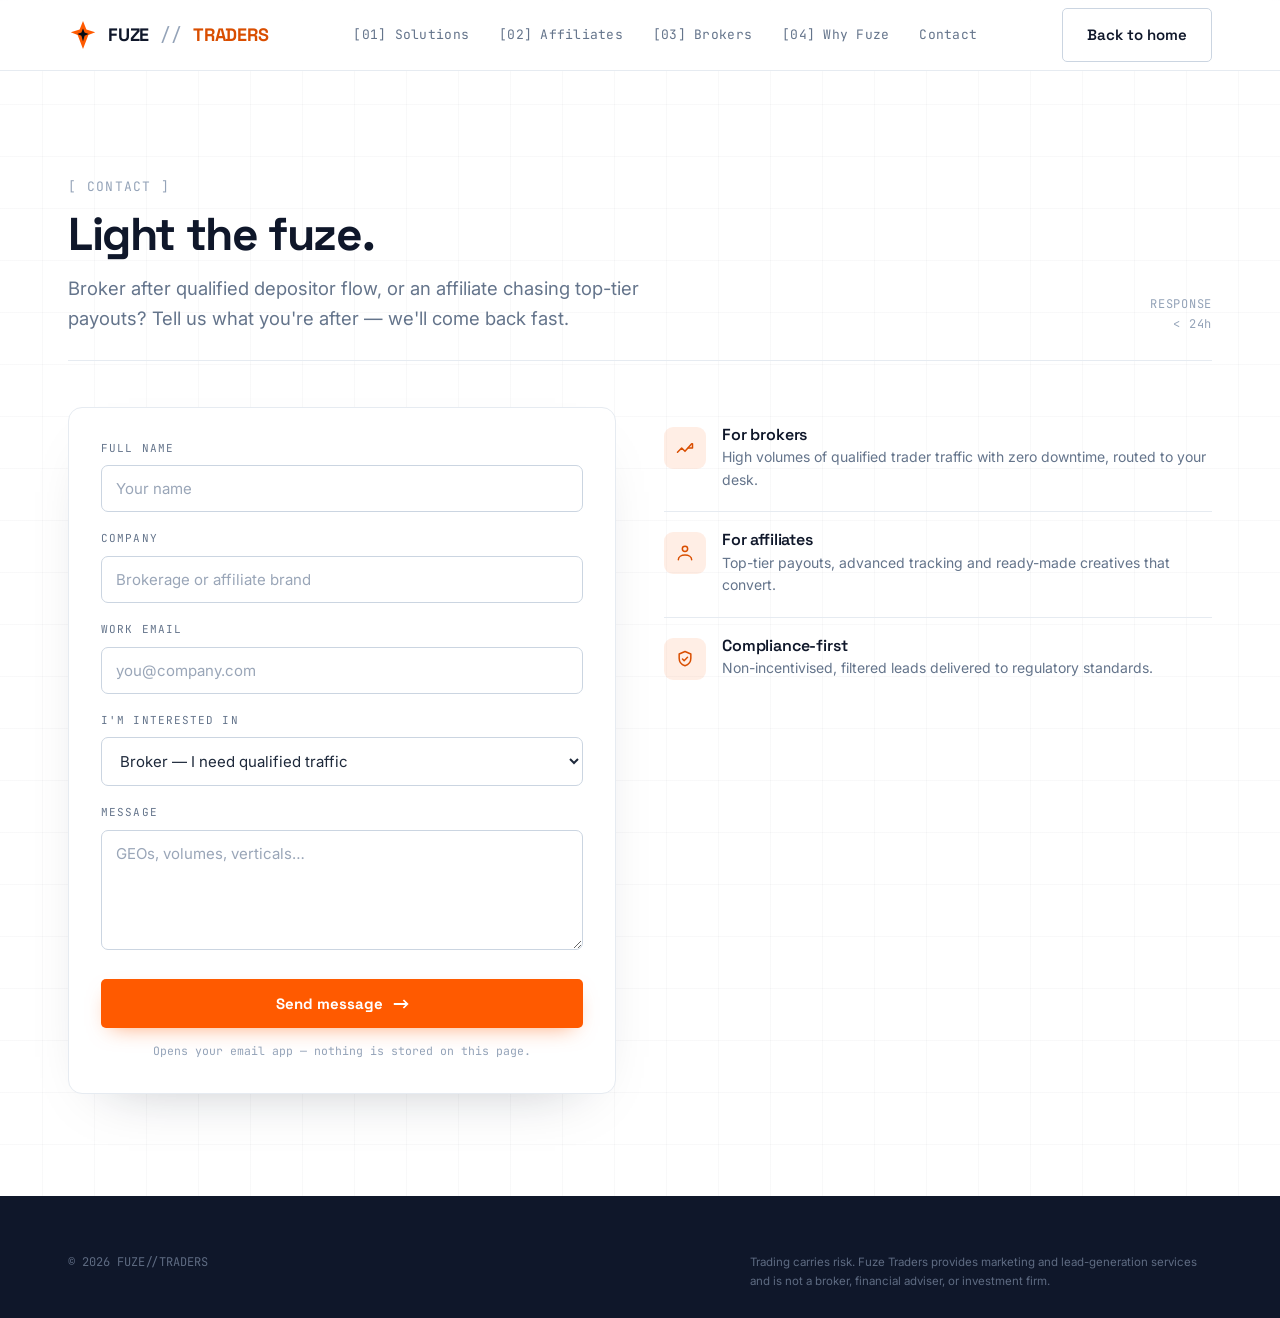
==== commit 9842a4b5: "Re-theme to light Modern Corporate Ignition palette (white/navy/orange); keep terminal + chart as na" ====
--- a/contact.html
+++ b/contact.html
@@ -8,7 +8,7 @@
 <link rel="preconnect" href="https://fonts.googleapis.com">
 <link rel="preconnect" href="https://fonts.gstatic.com" crossorigin>
 <link href="https://fonts.googleapis.com/css2?family=Space+Grotesk:wght@500;600;700&family=Inter:wght@400;500;600&family=JetBrains+Mono:wght@400;500&display=swap" rel="stylesheet">
-<link rel="stylesheet" href="css/style.css?v=2">
+<link rel="stylesheet" href="css/style.css?v=3">
 </head>
 <body>
 
@@ -81,6 +81,6 @@
   </div>
 </footer>
 
-<script src="js/main.js?v=2"></script>
+<script src="js/main.js?v=3"></script>
 </body>
 </html>
--- a/css/style.css
+++ b/css/style.css
@@ -1,27 +1,36 @@
 /* ======================================================================
-   FUZE TRADERS — Trading-terminal direction
-   Near-black navy desk, ignition-orange signal, monospace data accents.
+   FUZE TRADERS — Modern Corporate Ignition (Light & Trustworthy)
+   White page · navy brand · ignition-orange action · charcoal text.
+   Data widgets (ticker, live feed, dashboard, chart, footer) are navy panels.
    ====================================================================== */
 :root{
-  --bg:#070B14;
-  --bg2:#0C1222;
-  --bg3:#111A2E;
-  --panel:#0D1524;
-  --line:rgba(255,255,255,.07);
-  --line2:rgba(255,255,255,.14);
-  --ink:#E8EDF5;
-  --muted:#9AA6B8;
-  --dim:#5E6B82;
-  --orange:#FF5A00;
-  --orange2:#FF854A;
-  --orange-soft:rgba(255,90,0,.14);
-  --up:#28C76F;
-  --down:#F0556B;
+  --bg:#FFFFFF;
+  --surface:#F8FAFC;
+  --surface2:#F1F5F9;
+  --ink:#1E293B;          /* charcoal body text */
+  --navy:#0F172A;         /* headings / deep brand */
+  --blue:#1E3A8A;
+  --muted:#64748B;
+  --dim:#94A3B8;
+  --line:#E6EBF1;
+  --line2:#CBD5E1;
+  --orange:#FF5A00;       /* CTA / accent */
+  --orange-ink:#D94E00;   /* orange that is legible as text on white */
+  --orange-soft:rgba(255,90,0,.10);
+  --up:#16A34A;
+  --down:#DC2626;
+  /* dark panel tokens */
+  --pnl:#0F172A;
+  --pnl-2:#0B1220;
+  --pnl-line:rgba(255,255,255,.09);
+  --pnl-ink:#EAF0F7;
+  --pnl-muted:#93A1B5;
+  --pnl-dim:#5E6B82;
   --maxw:1200px;
   --disp:'Space Grotesk',system-ui,sans-serif;
   --body:'Inter',system-ui,sans-serif;
   --mono:'JetBrains Mono','SFMono-Regular',Consolas,monospace;
-  color-scheme:dark;
+  color-scheme:light;
 }
 *{box-sizing:border-box}
 html{scroll-behavior:smooth}
@@ -29,8 +38,8 @@
   margin:0;background:var(--bg);color:var(--ink);font-family:var(--body);font-size:16px;line-height:1.6;
   -webkit-font-smoothing:antialiased;overflow-x:hidden;
   background-image:
-    linear-gradient(rgba(255,255,255,.022) 1px,transparent 1px),
-    linear-gradient(90deg,rgba(255,255,255,.022) 1px,transparent 1px);
+    linear-gradient(rgba(15,23,42,.028) 1px,transparent 1px),
+    linear-gradient(90deg,rgba(15,23,42,.028) 1px,transparent 1px);
   background-size:52px 52px;background-position:center top;
 }
 a{color:inherit;text-decoration:none}
@@ -38,97 +47,99 @@
 .wrap{max-width:var(--maxw);margin:0 auto;padding:0 28px}
 
 /* ---------- type ---------- */
-h1,h2,h3{font-family:var(--disp);color:#fff;letter-spacing:-.02em;line-height:1.04;margin:0;font-weight:700}
+h1,h2,h3{font-family:var(--disp);color:var(--navy);letter-spacing:-.02em;line-height:1.04;margin:0;font-weight:700}
 h1{font-size:clamp(38px,6.4vw,76px);letter-spacing:-.035em}
 h2{font-size:clamp(28px,4vw,46px);letter-spacing:-.03em}
 h3{font-size:19px;font-weight:600;letter-spacing:-.01em}
 p{margin:0}
 .mono{font-family:var(--mono)}
-.tag{font-family:var(--mono);font-size:12px;letter-spacing:.14em;text-transform:uppercase;color:var(--orange)}
+.tag{font-family:var(--mono);font-size:12px;letter-spacing:.14em;text-transform:uppercase;color:var(--orange-ink)}
 .sec-n{font-family:var(--mono);font-size:13px;color:var(--dim);letter-spacing:.1em}
 .lead{font-size:clamp(16px,1.5vw,18.5px);color:var(--muted);line-height:1.65}
-.accent{color:var(--orange)}
+.accent{color:var(--orange-ink)}
 .up{color:var(--up)}.down{color:var(--down)}
 
 /* ---------- buttons ---------- */
 .btn{display:inline-flex;align-items:center;gap:10px;font-family:var(--disp);font-weight:600;font-size:15px;
-  padding:14px 24px;border-radius:4px;border:1px solid transparent;cursor:pointer;transition:.16s ease;white-space:nowrap}
+  padding:14px 24px;border-radius:5px;border:1px solid transparent;cursor:pointer;transition:.16s ease;white-space:nowrap}
 .btn svg{transition:transform .16s ease}
 .btn:hover svg{transform:translateX(3px)}
-.btn-primary{background:var(--orange);color:#0A0A0A;font-weight:700;box-shadow:0 0 0 0 var(--orange)}
-.btn-primary:hover{background:#ff6d1f;transform:translateY(-1px);box-shadow:0 10px 30px -10px rgba(255,90,0,.55)}
-.btn-line{background:transparent;color:#fff;border-color:var(--line2)}
-.btn-line:hover{border-color:var(--orange);color:var(--orange2)}
-.btn-ghost{background:rgba(255,255,255,.04);color:#fff;border-color:var(--line)}
-.btn-ghost:hover{background:rgba(255,255,255,.08)}
-
-/* ---------- ticker bar ---------- */
-.ticker{border-bottom:1px solid var(--line);background:rgba(7,11,20,.8);overflow:hidden}
+.btn-primary{background:var(--orange);color:#fff;font-weight:700;box-shadow:0 8px 22px -10px rgba(255,90,0,.6)}
+.btn-primary:hover{background:#e85200;transform:translateY(-1px);box-shadow:0 14px 30px -10px rgba(255,90,0,.55)}
+.btn-line{background:#fff;color:var(--navy);border-color:var(--line2)}
+.btn-line:hover{border-color:var(--navy);background:var(--surface)}
+.btn-ghost{background:var(--surface);color:var(--navy);border-color:var(--line)}
+.btn-ghost:hover{background:var(--surface2);border-color:var(--line2)}
+
+/* ---------- ticker bar (navy) ---------- */
+.ticker{border-bottom:1px solid var(--navy);background:var(--navy);overflow:hidden}
 .ticker-track{display:flex;gap:0;white-space:nowrap;will-change:transform;animation:tick 38s linear infinite}
 .ticker:hover .ticker-track{animation-play-state:paused}
 .ti{display:inline-flex;align-items:center;gap:9px;padding:10px 22px;font-family:var(--mono);font-size:12.5px;
-  color:var(--muted);border-right:1px solid var(--line);letter-spacing:.02em}
+  color:var(--pnl-muted);border-right:1px solid var(--pnl-line);letter-spacing:.02em}
 .ti b{color:#fff;font-weight:500}
 .ti .ar{font-size:11px}
+.ti .ar.up{color:var(--up)}
 @keyframes tick{from{transform:translateX(0)}to{transform:translateX(-50%)}}
 @media(prefers-reduced-motion:reduce){.ticker-track{animation:none}}
 
 /* ---------- nav ---------- */
-header.nav{position:sticky;top:0;z-index:60;background:rgba(7,11,20,.72);backdrop-filter:blur(14px);
-  border-bottom:1px solid var(--line);transition:border-color .2s}
-header.nav.scrolled{border-color:var(--line2)}
+header.nav{position:sticky;top:0;z-index:60;background:rgba(255,255,255,.82);backdrop-filter:blur(14px);
+  border-bottom:1px solid var(--line);transition:box-shadow .2s}
+header.nav.scrolled{box-shadow:0 1px 0 var(--line),0 8px 24px -18px rgba(15,23,42,.3)}
 .nav-in{display:flex;align-items:center;justify-content:space-between;height:70px}
 .brand{display:inline-flex;align-items:center;gap:10px;font-family:var(--disp);font-weight:700;font-size:18px;letter-spacing:-.01em}
 .brand .logo{width:30px;height:30px;flex:0 0 auto;display:block}
 .brand .logo svg{width:100%;height:100%;display:block}
-.brand .b{color:#fff}.brand .o{color:var(--orange)}
+.brand .b{color:var(--navy)}.brand .o{color:var(--orange-ink)}
 .brand .sl{font-family:var(--mono);color:var(--dim);font-weight:400;margin:0 1px}
 .nav-links{display:flex;align-items:center;gap:30px}
 .nav-links a{font-family:var(--mono);font-size:13px;letter-spacing:.02em;color:var(--muted);transition:color .15s}
-.nav-links a:hover{color:#fff}
+.nav-links a:hover{color:var(--orange-ink)}
 .nav-cta{display:flex;align-items:center;gap:12px}
 .burger{display:none;background:none;border:0;cursor:pointer;padding:8px}
-.burger span{display:block;width:22px;height:2px;background:#fff;margin:4px 0;transition:.2s}
+.burger span{display:block;width:22px;height:2px;background:var(--navy);margin:4px 0;transition:.2s}
 
 /* ---------- hero ---------- */
 .hero{padding:clamp(50px,7vw,92px) 0 clamp(46px,6vw,78px);position:relative}
 .hero::before{content:"";position:absolute;inset:0;pointer-events:none;
-  background:radial-gradient(60% 50% at 78% 10%,rgba(255,90,0,.10),transparent 60%)}
+  background:radial-gradient(55% 50% at 80% 8%,rgba(255,90,0,.07),transparent 60%),radial-gradient(45% 55% at 0% 30%,rgba(30,58,138,.05),transparent 60%)}
 .hero-grid{display:grid;grid-template-columns:1.08fr .92fr;gap:54px;align-items:center;position:relative}
 .hero h1{margin:18px 0 0}
 .hero .lead{margin:22px 0 0;max-width:40ch}
 .hero-cta{display:flex;gap:14px;flex-wrap:wrap;margin-top:32px}
-.hero-stats{display:flex;gap:0;margin-top:40px;border:1px solid var(--line);border-radius:6px;overflow:hidden;max-width:560px}
+.hero-stats{display:flex;gap:0;margin-top:40px;border:1px solid var(--line);border-radius:8px;overflow:hidden;max-width:560px;background:var(--surface)}
 .hero-stats .s{flex:1;padding:16px 18px;border-right:1px solid var(--line)}
 .hero-stats .s:last-child{border-right:0}
-.hero-stats .n{font-family:var(--disp);font-weight:700;font-size:23px;color:#fff;letter-spacing:-.02em}
+.hero-stats .n{font-family:var(--disp);font-weight:700;font-size:23px;color:var(--navy);letter-spacing:-.02em}
 .hero-stats .l{font-family:var(--mono);font-size:10.5px;letter-spacing:.1em;text-transform:uppercase;color:var(--dim);margin-top:4px}
 
-/* ---------- terminal feed panel ---------- */
-.term{background:linear-gradient(180deg,#0C1424,#090F1C);border:1px solid var(--line2);border-radius:10px;
-  overflow:hidden;box-shadow:0 40px 90px -40px rgba(0,0,0,.9),0 0 0 1px rgba(255,90,0,.05)}
-.term-bar{display:flex;align-items:center;gap:8px;padding:12px 16px;border-bottom:1px solid var(--line);background:rgba(255,255,255,.02)}
-.term-bar .dot{width:10px;height:10px;border-radius:50%;background:#2a3850}
+/* ---------- terminal feed panel (navy) ---------- */
+.term{background:linear-gradient(180deg,var(--pnl),var(--pnl-2));border:1px solid var(--navy);border-radius:12px;
+  overflow:hidden;box-shadow:0 40px 90px -46px rgba(15,23,42,.55),0 2px 0 rgba(15,23,42,.06)}
+.term-bar{display:flex;align-items:center;gap:8px;padding:12px 16px;border-bottom:1px solid var(--pnl-line);background:rgba(255,255,255,.03)}
+.term-bar .dot{width:10px;height:10px;border-radius:50%;background:#33415c}
 .term-bar .dot.live{background:var(--orange);box-shadow:0 0 0 0 rgba(255,90,0,.6);animation:pulse 1.6s infinite}
 @keyframes pulse{0%{box-shadow:0 0 0 0 rgba(255,90,0,.5)}70%{box-shadow:0 0 0 7px rgba(255,90,0,0)}100%{box-shadow:0 0 0 0 rgba(255,90,0,0)}}
-.term-bar .ttl{font-family:var(--mono);font-size:12px;color:var(--muted);letter-spacing:.06em;margin-left:4px}
+.term-bar .ttl{font-family:var(--mono);font-size:12px;color:var(--pnl-muted);letter-spacing:.06em;margin-left:4px}
 .term-bar .st{margin-left:auto;font-family:var(--mono);font-size:11px;color:var(--up);letter-spacing:.08em}
 .feed{padding:8px 0;min-height:316px;font-family:var(--mono);font-size:12.5px}
 .feed-row{display:grid;grid-template-columns:auto auto 1fr auto;gap:12px;align-items:center;padding:9px 18px;
-  border-bottom:1px solid rgba(255,255,255,.04);animation:rowin .45s ease}
+  border-bottom:1px solid rgba(255,255,255,.05);animation:rowin .45s ease}
 @keyframes rowin{from{opacity:0;transform:translateY(-6px)}to{opacity:1;transform:none}}
-.feed-row .ts{color:var(--dim)}
-.feed-row .geo{color:#fff;font-weight:500;background:rgba(255,255,255,.06);border-radius:3px;padding:2px 7px;font-size:11px}
-.feed-row .score{display:flex;align-items:center;gap:8px;color:var(--muted)}
-.feed-row .bar{width:70px;height:5px;border-radius:3px;background:rgba(255,255,255,.08);overflow:hidden}
+.feed-row .ts{color:var(--pnl-dim)}
+.feed-row .geo{color:#fff;font-weight:500;background:rgba(255,255,255,.08);border-radius:3px;padding:2px 7px;font-size:11px}
+.feed-row .score{display:flex;align-items:center;gap:8px;color:var(--pnl-muted)}
+.feed-row .bar{width:70px;height:5px;border-radius:3px;background:rgba(255,255,255,.1);overflow:hidden}
 .feed-row .bar i{display:block;height:100%;background:linear-gradient(90deg,var(--orange),#ffb184)}
 .feed-row .rt{color:var(--up);font-size:11px;letter-spacing:.04em;white-space:nowrap}
-.feed-foot{display:flex;justify-content:space-between;padding:12px 18px;border-top:1px solid var(--line);
-  font-family:var(--mono);font-size:11.5px;color:var(--dim)}
+.feed-foot{display:flex;justify-content:space-between;padding:12px 18px;border-top:1px solid var(--pnl-line);
+  font-family:var(--mono);font-size:11.5px;color:var(--pnl-dim)}
 .feed-foot b{color:var(--orange)}
 
 /* ---------- section scaffold ---------- */
 .sec{padding:clamp(60px,8vw,104px) 0;position:relative}
+.sec.alt{background:var(--surface)}
 .sec-head{display:flex;align-items:flex-end;justify-content:space-between;gap:30px;flex-wrap:wrap;
   border-bottom:1px solid var(--line);padding-bottom:26px;margin-bottom:46px}
 .sec-head .l{max-width:620px}
@@ -137,15 +148,15 @@
 .sec-head .r{font-family:var(--mono);font-size:12px;color:var(--dim);text-align:right;letter-spacing:.06em;white-space:nowrap}
 
 /* ---------- solutions ---------- */
-.rows{display:grid;gap:0;border:1px solid var(--line);border-radius:8px;overflow:hidden}
+.rows{display:grid;gap:0;border:1px solid var(--line);border-radius:10px;overflow:hidden;background:#fff;box-shadow:0 16px 40px -30px rgba(15,23,42,.3)}
 .srow{display:grid;grid-template-columns:52px auto 1fr;gap:26px;align-items:center;padding:30px 32px;
   border-bottom:1px solid var(--line);transition:.2s;position:relative}
 .srow:last-child{border-bottom:0}
 .srow::before{content:"";position:absolute;left:0;top:0;bottom:0;width:3px;background:var(--orange);transform:scaleY(0);transform-origin:top;transition:transform .25s}
-.srow:hover{background:rgba(255,255,255,.02)}
+.srow:hover{background:var(--surface)}
 .srow:hover::before{transform:scaleY(1)}
-.srow .num{font-family:var(--mono);font-size:14px;color:var(--orange)}
-.srow .ic{width:46px;height:46px;border-radius:8px;background:var(--orange-soft);color:var(--orange2);display:grid;place-items:center}
+.srow .num{font-family:var(--mono);font-size:14px;color:var(--orange-ink)}
+.srow .ic{width:46px;height:46px;border-radius:9px;background:var(--orange-soft);color:var(--orange-ink);display:grid;place-items:center}
 .srow .ic svg{width:23px;height:23px}
 .srow .tx h3{margin-bottom:5px}
 .srow .tx p{color:var(--muted);font-size:15px;max-width:72ch}
@@ -155,83 +166,102 @@
 .split{display:grid;grid-template-columns:1fr 1fr;gap:56px;align-items:center}
 .feat-list{display:grid;gap:12px;margin-top:28px}
 .feat{display:grid;grid-template-columns:auto 1fr;gap:16px;align-items:start;padding:16px 18px;
-  border:1px solid var(--line);border-radius:8px;background:var(--bg2);transition:.2s}
-.feat:hover{border-color:var(--line2)}
-.feat .fi{width:38px;height:38px;border-radius:7px;background:rgba(255,255,255,.05);color:var(--orange2);display:grid;place-items:center;flex:0 0 auto}
+  border:1px solid var(--line);border-radius:10px;background:#fff;transition:.2s;box-shadow:0 1px 2px rgba(15,23,42,.04)}
+.feat:hover{border-color:var(--line2);box-shadow:0 12px 28px -20px rgba(15,23,42,.3)}
+.feat .fi{width:38px;height:38px;border-radius:8px;background:var(--navy);color:#fff;display:grid;place-items:center;flex:0 0 auto}
 .feat .fi svg{width:19px;height:19px}
 .feat h3{font-size:16px;margin-bottom:2px}
 .feat p{font-size:13.5px;color:var(--muted)}
-/* payout dashboard panel */
-.pnl{background:linear-gradient(180deg,#0D1626,#0A1120);border:1px solid var(--line2);border-radius:12px;padding:28px;
-  box-shadow:0 40px 90px -46px rgba(0,0,0,.9)}
-.pnl-top{display:flex;justify-content:space-between;align-items:center;border-bottom:1px solid var(--line);padding-bottom:16px}
-.pnl-top .t{font-family:var(--mono);font-size:12px;color:var(--muted);letter-spacing:.08em}
-.pnl-top .pill{font-family:var(--mono);font-size:11px;color:var(--up);border:1px solid rgba(40,199,111,.4);border-radius:999px;padding:3px 10px}
+/* payout dashboard panel (navy) */
+.pnl{background:linear-gradient(180deg,var(--pnl),var(--pnl-2));border:1px solid var(--navy);border-radius:14px;padding:28px;
+  box-shadow:0 40px 90px -46px rgba(15,23,42,.55)}
+.pnl-top{display:flex;justify-content:space-between;align-items:center;border-bottom:1px solid var(--pnl-line);padding-bottom:16px}
+.pnl-top .t{font-family:var(--mono);font-size:12px;color:var(--pnl-muted);letter-spacing:.08em}
+.pnl-top .pill{font-family:var(--mono);font-size:11px;color:var(--up);border:1px solid rgba(22,163,74,.5);border-radius:999px;padding:3px 10px}
 .pnl .big{font-family:var(--disp);font-weight:700;font-size:46px;color:#fff;letter-spacing:-.03em;margin:20px 0 2px}
 .pnl .big .cur{color:var(--orange)}
-.pnl .sub{font-family:var(--mono);font-size:12px;color:var(--dim)}
+.pnl .sub{font-family:var(--mono);font-size:12px;color:var(--pnl-dim)}
 .spark{display:flex;align-items:flex-end;gap:5px;height:72px;margin:22px 0 4px}
-.spark i{flex:1;background:linear-gradient(180deg,rgba(255,90,0,.85),rgba(255,90,0,.25));border-radius:2px 2px 0 0;min-height:6px}
-.pnl ul{list-style:none;margin:20px 0 0;padding:18px 0 0;border-top:1px solid var(--line);display:grid;gap:11px}
-.pnl li{display:flex;gap:10px;align-items:center;font-family:var(--mono);font-size:12.5px;color:var(--muted)}
+.spark i{flex:1;background:linear-gradient(180deg,rgba(255,90,0,.9),rgba(255,90,0,.28));border-radius:2px 2px 0 0;min-height:6px}
+.pnl ul{list-style:none;margin:20px 0 0;padding:18px 0 0;border-top:1px solid var(--pnl-line);display:grid;gap:11px}
+.pnl li{display:flex;gap:10px;align-items:center;font-family:var(--mono);font-size:12.5px;color:var(--pnl-muted)}
 .pnl li svg{width:16px;height:16px;color:var(--orange);flex:0 0 auto}
 
-/* ---------- broker band ---------- */
-.band{border:1px solid var(--line2);border-radius:14px;overflow:hidden;background:
-  radial-gradient(60% 120% at 100% 0%,rgba(255,90,0,.14),transparent 55%),linear-gradient(180deg,#0C1424,#090F1C)}
+/* ---------- broker band (navy) ---------- */
+.band{border:1px solid var(--navy);border-radius:16px;overflow:hidden;background:
+  radial-gradient(60% 120% at 100% 0%,rgba(255,90,0,.16),transparent 55%),linear-gradient(180deg,var(--pnl),var(--pnl-2));
+  box-shadow:0 44px 100px -50px rgba(15,23,42,.6)}
 .band-in{display:grid;grid-template-columns:1.1fr .9fr;gap:44px;align-items:center;padding:clamp(32px,4vw,52px)}
-.band h2{max-width:16ch}
-.band p{color:var(--muted);margin-top:16px;max-width:44ch}
+.band h2{color:#fff;max-width:16ch}
+.band p{color:var(--pnl-muted);margin-top:16px;max-width:44ch}
 .band .bcta{display:flex;gap:14px;flex-wrap:wrap;margin-top:28px}
+.band .btn-ghost{background:rgba(255,255,255,.06);color:#fff;border-color:var(--pnl-line)}
+.band .btn-ghost:hover{background:rgba(255,255,255,.12)}
 .chart{width:100%;height:auto;display:block}
+/* live depositor-flow chart */
+.chart-live{border:1px solid var(--pnl-line);border-radius:10px;background:rgba(0,0,0,.2);padding:16px 16px 10px;overflow:hidden}
+.chart-head{display:flex;justify-content:space-between;align-items:center;font-family:var(--mono);font-size:11.5px;letter-spacing:.1em;margin-bottom:6px}
+.chart-head .cl{color:var(--pnl-muted)}
+.chart-head .cd{color:var(--up);display:inline-flex;align-items:center;gap:7px}
+.chart-head .cd::before{content:"";width:7px;height:7px;border-radius:50%;background:var(--up);box-shadow:0 0 0 0 rgba(22,163,74,.6);animation:pulse2 1.6s infinite}
+@keyframes pulse2{0%{box-shadow:0 0 0 0 rgba(22,163,74,.5)}70%{box-shadow:0 0 0 6px rgba(22,163,74,0)}100%{box-shadow:0 0 0 0 rgba(22,163,74,0)}}
+#depChart{width:100%;height:190px;display:block}
+#depChart .wick{stroke-width:1.4}
+#depChart .cbody{transition:y .5s ease,height .5s ease}
+#depChart .flowline{fill:none;stroke:var(--orange);stroke-width:2.5;stroke-linejoin:round;stroke-linecap:round;transition:d .5s ease}
+#depChart .flowarea{transition:d .5s ease}
+#depChart .tip{animation:tipglow 1.4s ease-in-out infinite}
+@keyframes tipglow{0%,100%{r:4}50%{r:6}}
+@media(prefers-reduced-motion:reduce){.chart-head .cd::before{animation:none}#depChart .tip{animation:none}#depChart .cbody,#depChart .flowline,#depChart .flowarea{transition:none}}
 
 /* ---------- benefits ---------- */
-.bens{display:grid;grid-template-columns:repeat(2,1fr);gap:0;border:1px solid var(--line);border-radius:8px;overflow:hidden}
+.bens{display:grid;grid-template-columns:repeat(2,1fr);gap:0;border:1px solid var(--line);border-radius:10px;overflow:hidden;background:#fff}
 .ben{padding:30px 30px;border-right:1px solid var(--line);border-bottom:1px solid var(--line);transition:.2s}
 .ben:nth-child(2n){border-right:0}
 .ben:nth-last-child(-n+2){border-bottom:0}
-.ben:hover{background:rgba(255,255,255,.02)}
+.ben:hover{background:var(--surface)}
 .ben .bt{display:flex;align-items:center;gap:12px;margin-bottom:12px}
-.ben .bi{width:40px;height:40px;border-radius:8px;background:var(--orange-soft);color:var(--orange2);display:grid;place-items:center;flex:0 0 auto}
+.ben .bi{width:40px;height:40px;border-radius:9px;background:var(--orange-soft);color:var(--orange-ink);display:grid;place-items:center;flex:0 0 auto}
 .ben .bi svg{width:20px;height:20px}
 .ben .k{font-family:var(--mono);font-size:11px;letter-spacing:.14em;color:var(--dim)}
 .ben h3{margin-bottom:6px}
 .ben p{font-size:14.5px;color:var(--muted)}
 
 /* ---------- final CTA ---------- */
-.cta-final{padding:clamp(64px,9vw,120px) 0;text-align:center;position:relative}
-.cta-final::before{content:"";position:absolute;inset:0;background:radial-gradient(50% 70% at 50% 0%,rgba(255,90,0,.12),transparent 60%);pointer-events:none}
+.cta-final{padding:clamp(64px,9vw,120px) 0;text-align:center;position:relative;background:var(--surface);border-top:1px solid var(--line)}
+.cta-final::before{content:"";position:absolute;inset:0;background:radial-gradient(50% 70% at 50% 0%,rgba(255,90,0,.08),transparent 60%);pointer-events:none}
 .cta-final .tag{justify-content:center}
 .cta-final h2{max-width:18ch;margin:16px auto 0}
 .cta-final .lead{max-width:50ch;margin:18px auto 0}
 .cta-final .row{display:flex;gap:14px;justify-content:center;flex-wrap:wrap;margin-top:34px}
 
-/* ---------- footer ---------- */
-footer.ft{border-top:1px solid var(--line);padding:56px 0 28px;background:var(--bg)}
-.ft-grid{display:grid;grid-template-columns:1.6fr 1fr 1fr;gap:44px;padding-bottom:34px;border-bottom:1px solid var(--line)}
-.ft p{font-size:14px;margin-top:14px;max-width:40ch;color:var(--muted)}
-.ft h4{font-family:var(--mono);color:var(--dim);font-size:11px;letter-spacing:.14em;text-transform:uppercase;margin:0 0 16px}
-.ft a{display:block;font-family:var(--mono);font-size:13px;color:var(--muted);margin:10px 0;transition:color .15s}
-.ft a:hover{color:var(--orange2)}
+/* ---------- footer (navy) ---------- */
+footer.ft{border-top:1px solid var(--navy);padding:56px 0 28px;background:var(--navy)}
+.ft .brand .b{color:#fff}.ft .brand .sl{color:#56617a}
+.ft-grid{display:grid;grid-template-columns:1.6fr 1fr 1fr;gap:44px;padding-bottom:34px;border-bottom:1px solid var(--pnl-line)}
+.ft p{font-size:14px;margin-top:14px;max-width:40ch;color:var(--pnl-muted)}
+.ft h4{font-family:var(--mono);color:var(--pnl-dim);font-size:11px;letter-spacing:.14em;text-transform:uppercase;margin:0 0 16px}
+.ft a{display:block;font-family:var(--mono);font-size:13px;color:var(--pnl-muted);margin:10px 0;transition:color .15s}
+.ft a:hover{color:var(--orange)}
 .ft-bot{display:flex;justify-content:space-between;align-items:flex-start;gap:16px;flex-wrap:wrap;padding-top:22px}
-.ft-bot .cp{font-family:var(--mono);font-size:12px;color:var(--dim)}
-.ft-bot .risk{max-width:66ch;color:var(--dim);font-size:11.5px;line-height:1.6}
+.ft-bot .cp{font-family:var(--mono);font-size:12px;color:var(--pnl-dim)}
+.ft-bot .risk{max-width:66ch;color:var(--pnl-dim);font-size:11.5px;line-height:1.6}
 
 /* ---------- contact ---------- */
 .contact-grid{display:grid;grid-template-columns:1fr 1fr;gap:48px;align-items:start}
-.form{background:var(--bg2);border:1px solid var(--line2);border-radius:12px;padding:32px}
+.form{background:#fff;border:1px solid var(--line);border-radius:14px;padding:32px;box-shadow:0 24px 60px -40px rgba(15,23,42,.35)}
 .field{margin-bottom:18px}
-.field label{display:block;font-family:var(--mono);font-size:11px;letter-spacing:.1em;text-transform:uppercase;color:var(--dim);margin-bottom:8px}
-.field input,.field select,.field textarea{width:100%;padding:13px 14px;border:1px solid var(--line2);border-radius:6px;
-  font-family:var(--body);font-size:15px;color:var(--ink);background:#0A1120;transition:.15s}
-.field input::placeholder,.field textarea::placeholder{color:#44506680 ;color:#4a566e}
-.field input:focus,.field select:focus,.field textarea:focus{outline:none;border-color:var(--orange);box-shadow:0 0 0 3px rgba(255,90,0,.18)}
+.field label{display:block;font-family:var(--mono);font-size:11px;letter-spacing:.1em;text-transform:uppercase;color:var(--muted);margin-bottom:8px}
+.field input,.field select,.field textarea{width:100%;padding:13px 14px;border:1px solid var(--line2);border-radius:7px;
+  font-family:var(--body);font-size:15px;color:var(--ink);background:#fff;transition:.15s}
+.field input::placeholder,.field textarea::placeholder{color:#9aa6b8}
+.field input:focus,.field select:focus,.field textarea:focus{outline:none;border-color:var(--orange);box-shadow:0 0 0 3px rgba(255,90,0,.16)}
 .field textarea{resize:vertical;min-height:120px}
 .form .btn{width:100%;justify-content:center;margin-top:4px}
 .form-note{font-family:var(--mono);font-size:11.5px;color:var(--dim);margin-top:14px;text-align:center}
 .cside .ci{display:flex;gap:16px;align-items:flex-start;padding:20px 0;border-bottom:1px solid var(--line)}
 .cside .ci:last-child{border-bottom:0}
-.cside .ci .ic{width:42px;height:42px;border-radius:8px;background:var(--orange-soft);color:var(--orange2);display:grid;place-items:center;flex:0 0 auto}
+.cside .ci .ic{width:42px;height:42px;border-radius:9px;background:var(--orange-soft);color:var(--orange-ink);display:grid;place-items:center;flex:0 0 auto}
 .cside .ci .ic svg{width:20px;height:20px}
 .cside .ci h3{font-size:16px;margin-bottom:3px}
 .cside .ci p{font-size:14px;color:var(--muted)}
@@ -250,14 +280,12 @@
 @media(max-width:620px){
   .nav-links{display:none}
   .nav-links.open{display:flex;position:absolute;top:70px;left:0;right:0;flex-direction:column;gap:0;
-    background:var(--bg2);border-bottom:1px solid var(--line);padding:6px 28px 16px}
+    background:#fff;border-bottom:1px solid var(--line);padding:6px 28px 16px}
   .nav-links.open a{padding:13px 0;border-bottom:1px solid var(--line)}
   .burger{display:block}
   .nav-cta .btn-line{display:none}
   .bens{grid-template-columns:1fr}
   .ben{border-right:0}
-  .srow{grid-template-columns:auto 1fr;gap:16px}
-  .srow .ic{display:none}
   .ft-grid{grid-template-columns:1fr}
   .hero-stats{flex-wrap:wrap}.hero-stats .s{min-width:50%;border-bottom:1px solid var(--line)}
 }
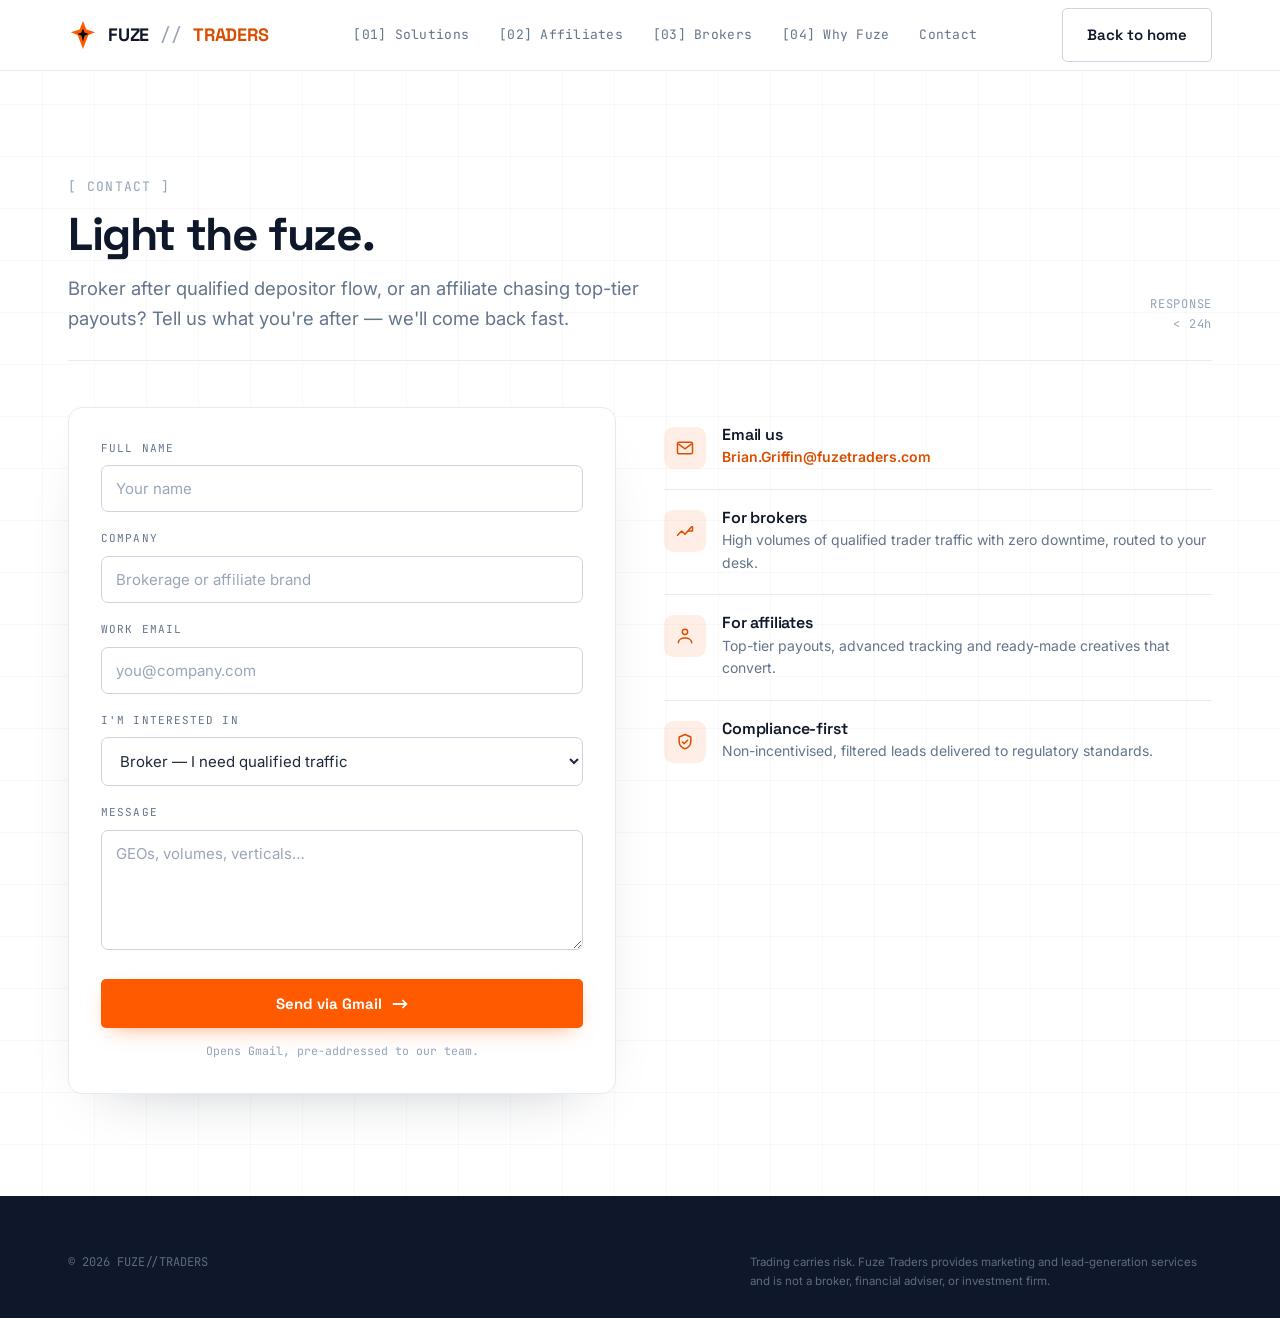
==== commit 7d4c3a40: "Wire Contact to Gmail compose for Brian.Griffin@fuzetraders.com; show email; cache v4" ====
--- a/contact.html
+++ b/contact.html
@@ -8,7 +8,7 @@
 <link rel="preconnect" href="https://fonts.googleapis.com">
 <link rel="preconnect" href="https://fonts.gstatic.com" crossorigin>
 <link href="https://fonts.googleapis.com/css2?family=Space+Grotesk:wght@500;600;700&family=Inter:wght@400;500;600&family=JetBrains+Mono:wght@400;500&display=swap" rel="stylesheet">
-<link rel="stylesheet" href="css/style.css?v=3">
+<link rel="stylesheet" href="css/style.css?v=4">
 </head>
 <body>
 
@@ -23,7 +23,7 @@
       <a href="index.html#affiliates">[02] Affiliates</a>
       <a href="index.html#brokers">[03] Brokers</a>
       <a href="index.html#why">[04] Why Fuze</a>
-      <a href="contact.html">Contact</a>
+      <a href="https://mail.google.com/mail/?view=cm&fs=1&to=Brian.Griffin@fuzetraders.com&su=Fuze+Traders+enquiry" target="_blank" rel="noopener">Contact</a>
     </nav>
     <div class="nav-cta">
       <a href="index.html" class="btn btn-line">Back to home</a>
@@ -57,13 +57,14 @@
           </select>
         </div>
         <div class="field"><label for="msg">Message</label><textarea id="msg" placeholder="GEOs, volumes, verticals…"></textarea></div>
-        <button type="submit" class="btn btn-primary">Send message
+        <button type="submit" class="btn btn-primary">Send via Gmail
           <svg width="16" height="12" viewBox="0 0 20 12" fill="none" stroke="currentColor" stroke-width="2.2"><path d="M1 6h17M13 1l5 5-5 5"/></svg>
         </button>
-        <p class="form-note" id="formNote">Opens your email app — nothing is stored on this page.</p>
+        <p class="form-note" id="formNote">Opens Gmail, pre-addressed to our team.</p>
       </form>
 
       <div class="cside reveal">
+        <div class="ci"><span class="ic"><svg viewBox="0 0 24 24" fill="none" stroke="currentColor" stroke-width="1.8"><rect x="3" y="5" width="18" height="14" rx="2"/><path d="M4 7l8 6 8-6"/></svg></span><div><h3>Email us</h3><p><a href="https://mail.google.com/mail/?view=cm&fs=1&to=Brian.Griffin@fuzetraders.com&su=Fuze+Traders+enquiry" target="_blank" rel="noopener" style="color:var(--orange-ink);font-weight:600">Brian.Griffin@fuzetraders.com</a></p></div></div>
         <div class="ci"><span class="ic"><svg viewBox="0 0 24 24" fill="none" stroke="currentColor" stroke-width="1.8" stroke-linecap="round" stroke-linejoin="round"><path d="M3 17l5-5 4 4 8-9"/><path d="M21 7v5h-5"/></svg></span><div><h3>For brokers</h3><p>High volumes of qualified trader traffic with zero downtime, routed to your desk.</p></div></div>
         <div class="ci"><span class="ic"><svg viewBox="0 0 24 24" fill="none" stroke="currentColor" stroke-width="1.8" stroke-linecap="round" stroke-linejoin="round"><circle cx="12" cy="7" r="3.2"/><path d="M4 20c0-3.3 3.6-5.5 8-5.5s8 2.2 8 5.5"/></svg></span><div><h3>For affiliates</h3><p>Top-tier payouts, advanced tracking and ready-made creatives that convert.</p></div></div>
         <div class="ci"><span class="ic"><svg viewBox="0 0 24 24" fill="none" stroke="currentColor" stroke-width="1.8" stroke-linecap="round" stroke-linejoin="round"><path d="M12 3l7 3v5c0 4.5-3 7.8-7 9-4-1.2-7-4.5-7-9V6z"/><path d="M9 12l2 2 4-4"/></svg></span><div><h3>Compliance-first</h3><p>Non-incentivised, filtered leads delivered to regulatory standards.</p></div></div>
@@ -81,6 +82,6 @@
   </div>
 </footer>
 
-<script src="js/main.js?v=3"></script>
+<script src="js/main.js?v=4"></script>
 </body>
 </html>
